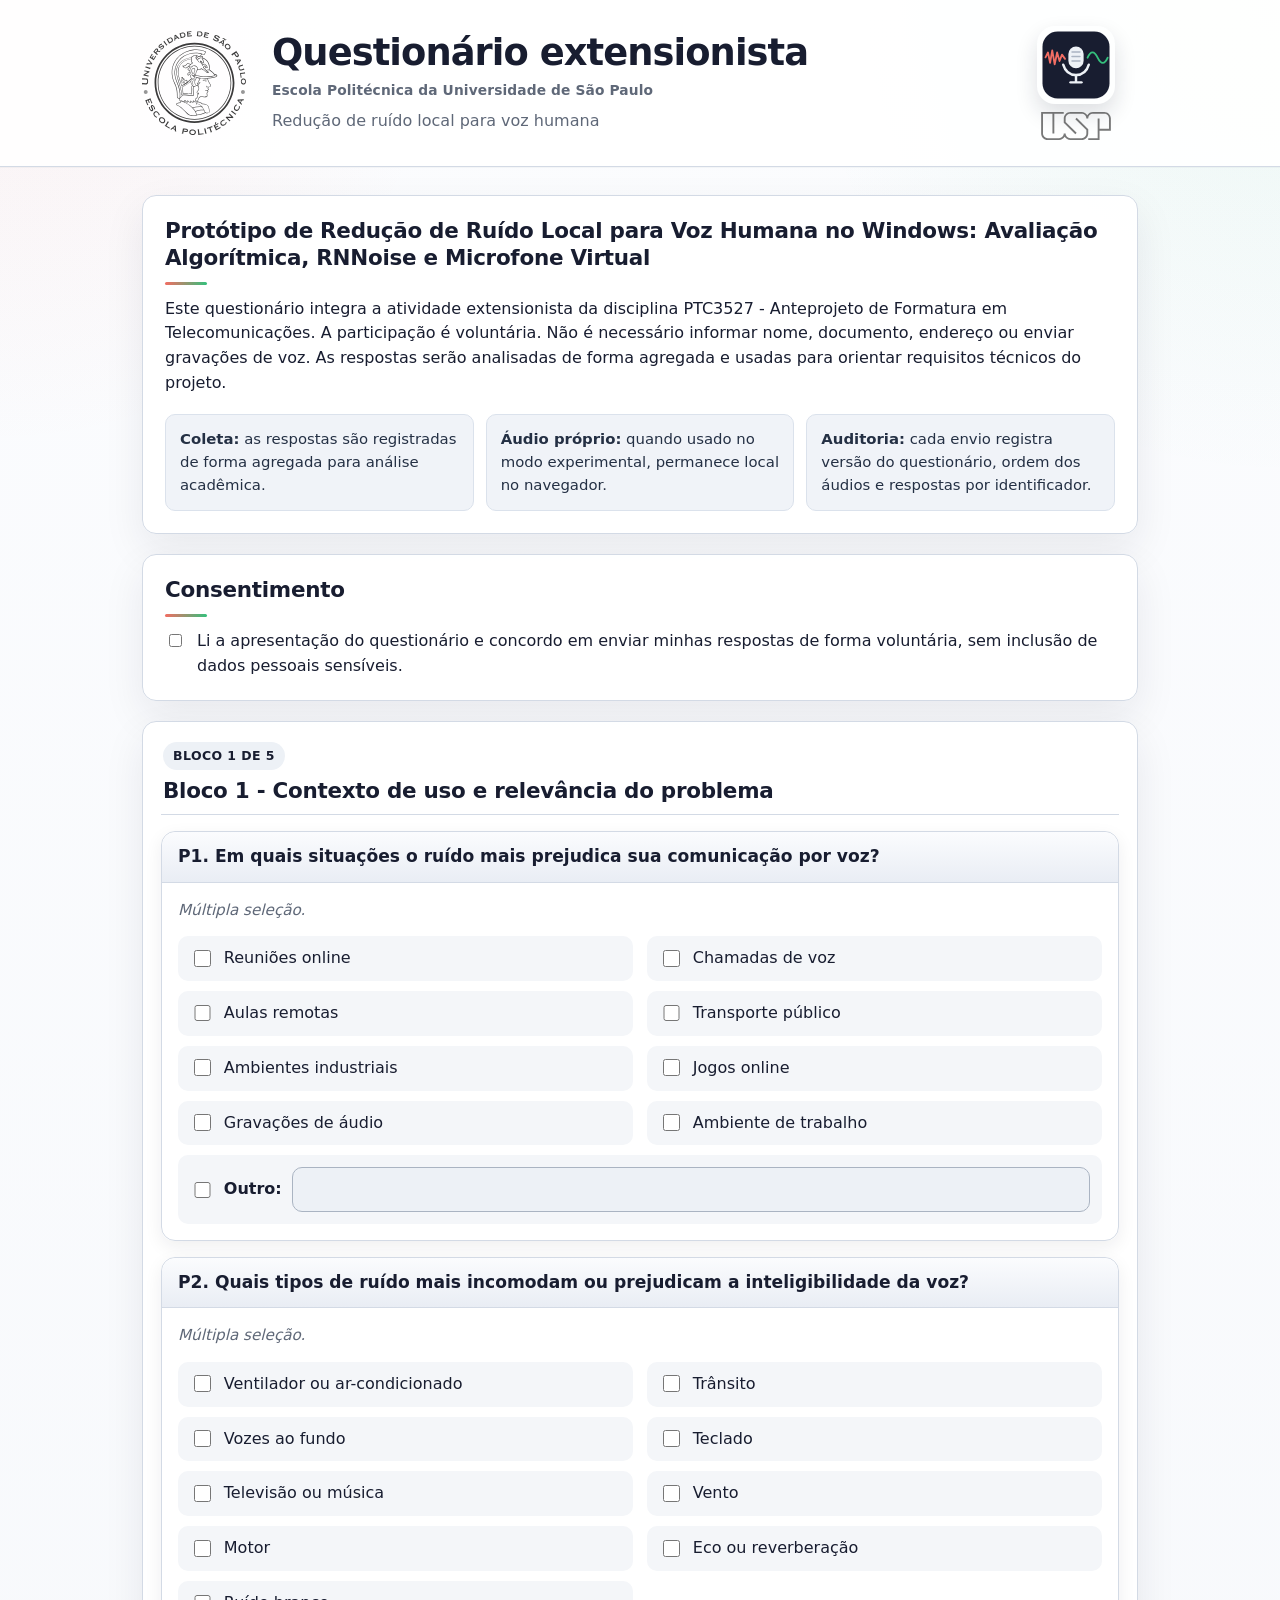
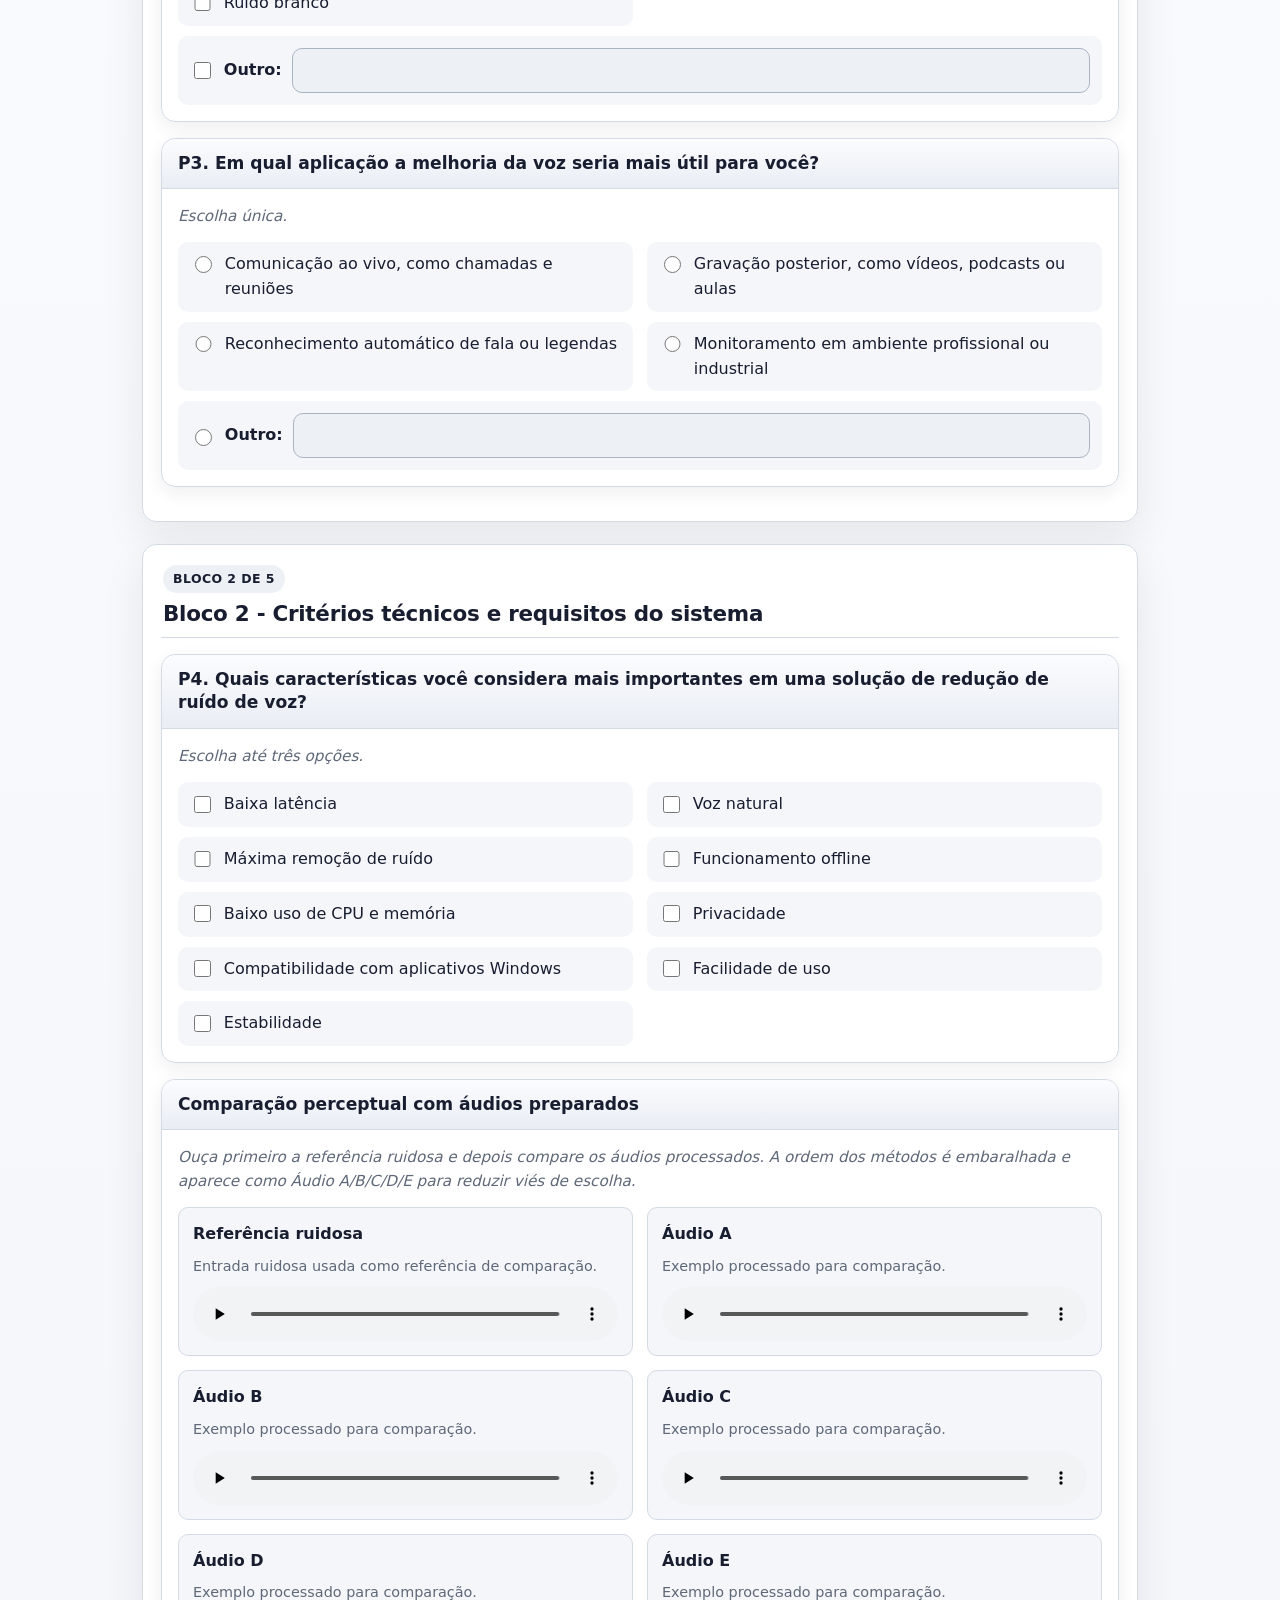
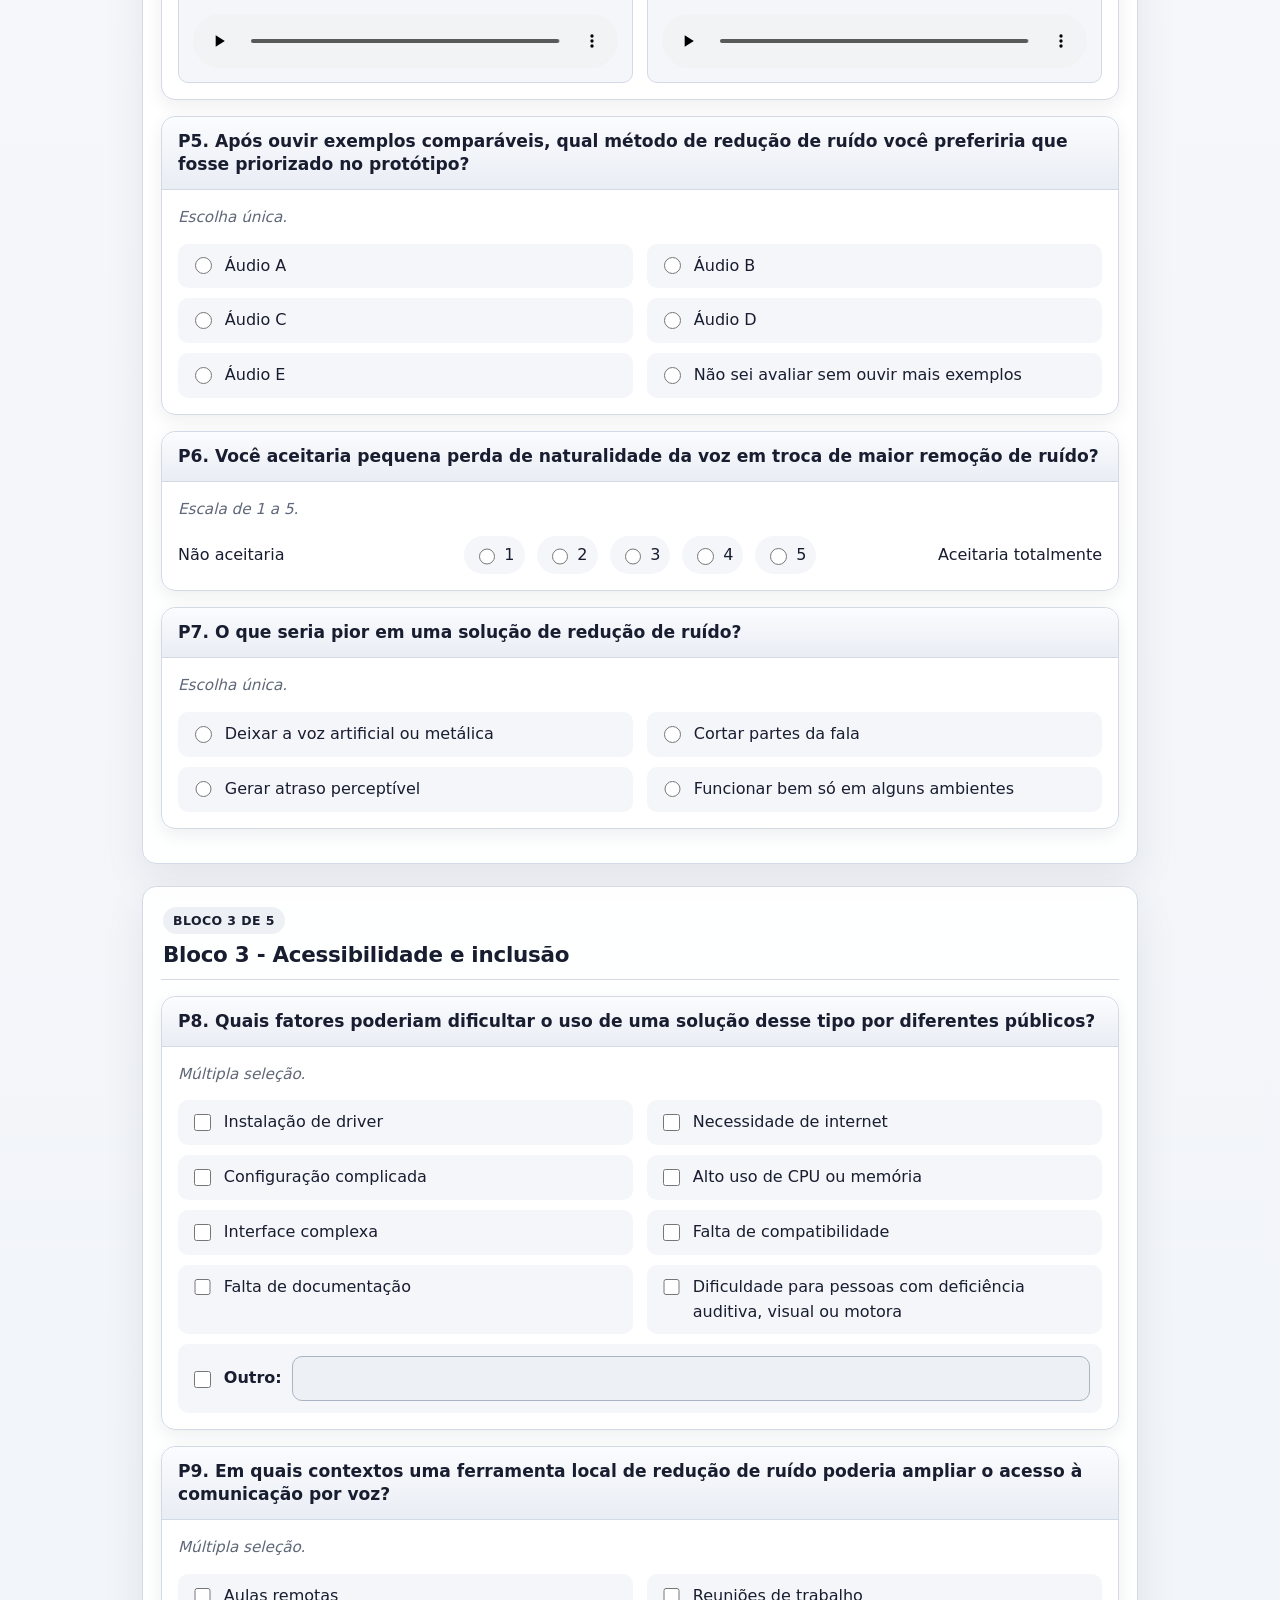
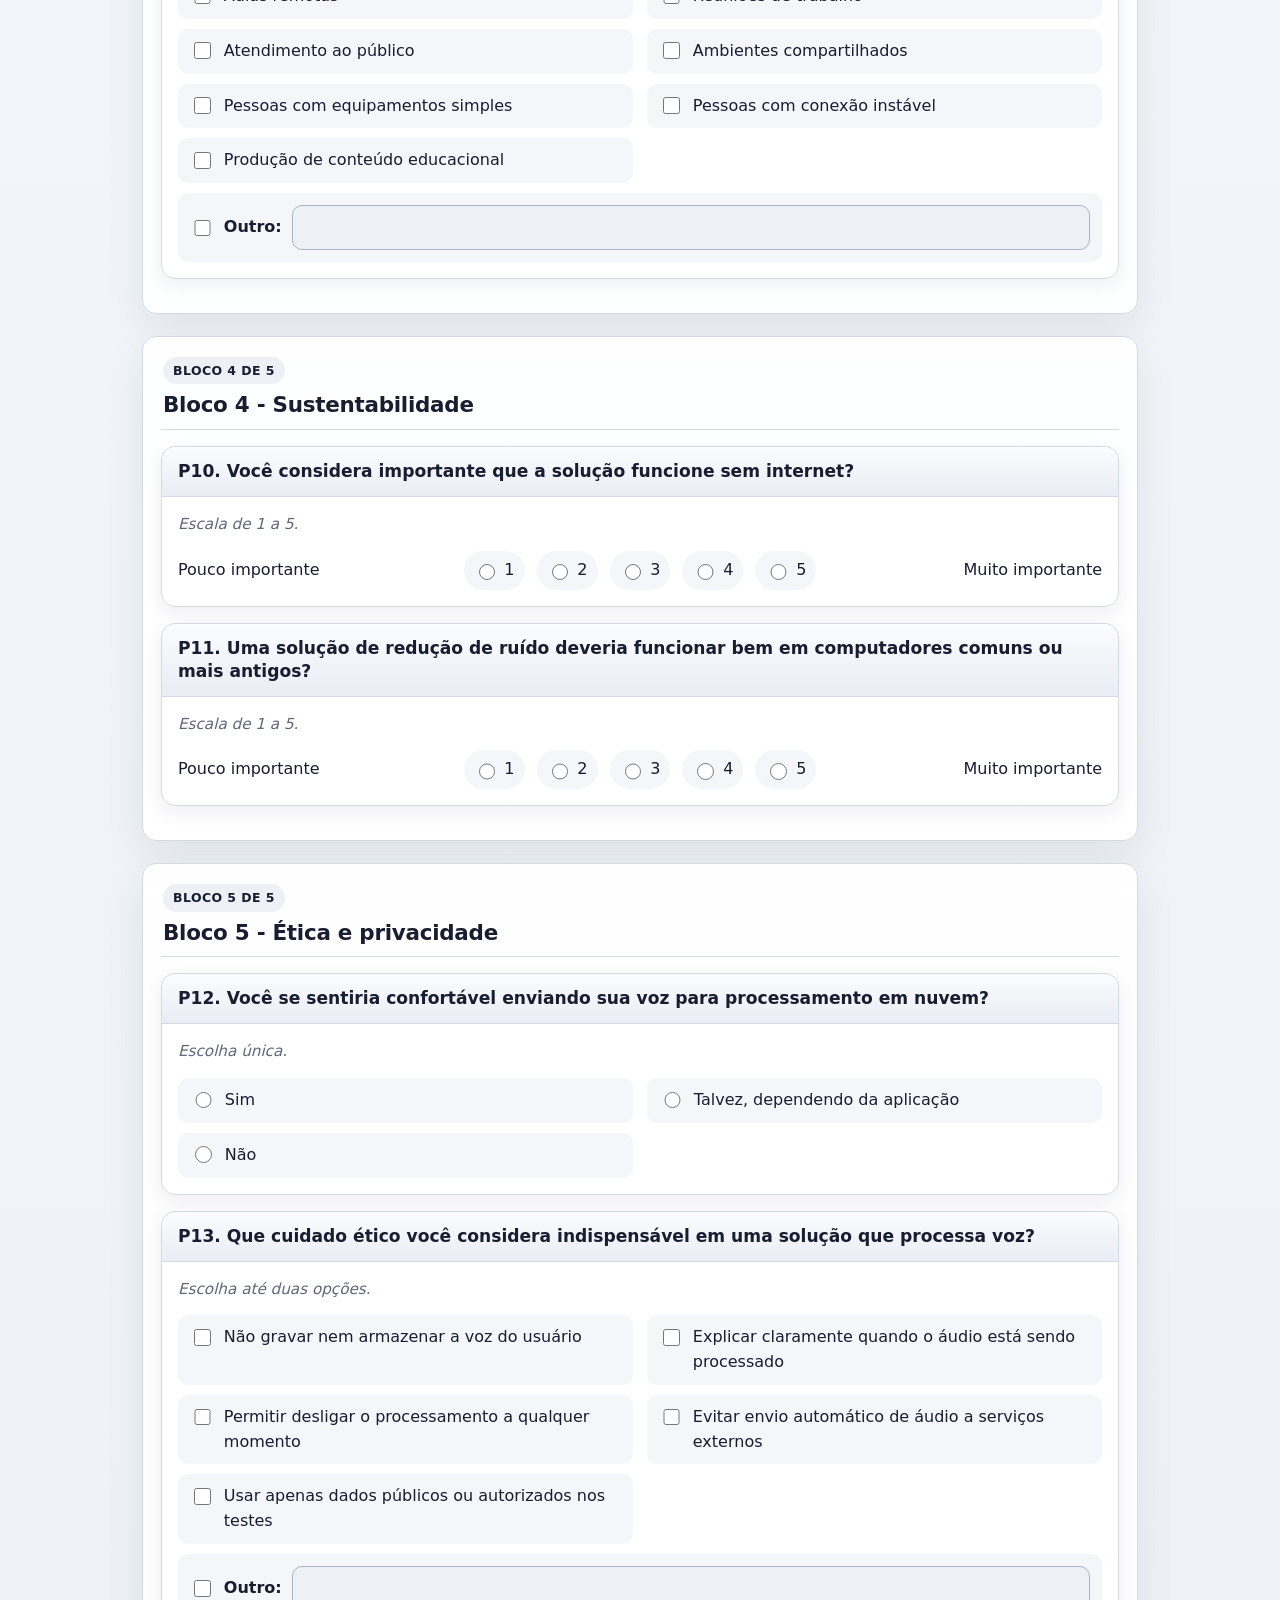
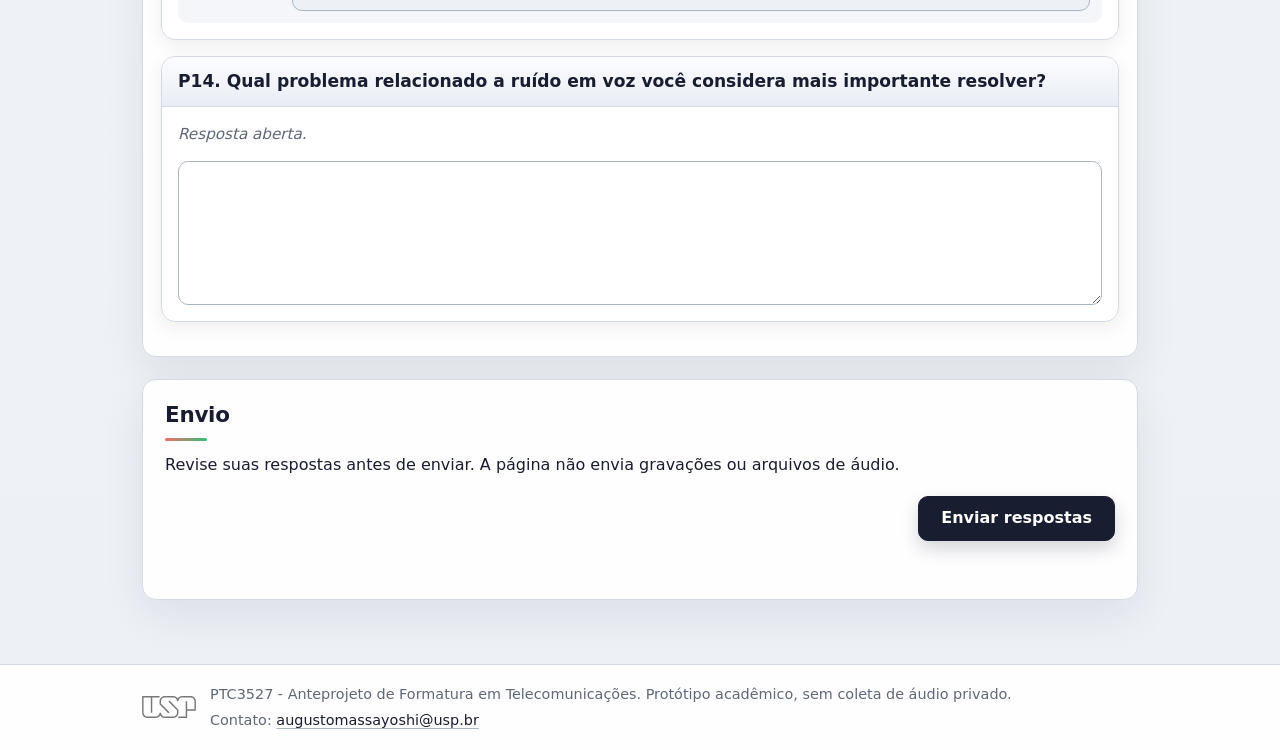
==== docs/questionario/index.html @ b9cb6f31 "docs: publicar questionario extensionista" ====
<!doctype html>
<html lang="pt-BR">
  <head>
    <meta charset="utf-8" />
    <meta name="viewport" content="width=device-width, initial-scale=1" />
    <meta
      name="description"
      content="Questionário extensionista sobre redução de ruído local para voz humana."
    />
    <title>Questionário extensionista - Redução de ruído de voz</title>
    <link rel="icon" href="assets/img/ptc_virtual_mic.svg" />
    <link rel="stylesheet" href="styles.css" />
  </head>
  <body>
    <a class="skip-link" href="#questionnaire-form">Pular para o questionário</a>
    <header class="site-header">
      <div class="header-inner">
        <div class="institution-lockup" aria-label="Identificação institucional">
          <img class="institution-seal institution-seal--poli" src="assets/img/logopoli.svg" alt="Logo da Escola Politécnica da USP" />
          <div class="institution-text-group">
            <h1 id="page-title">Questionário extensionista</h1>
            <p class="eyebrow" id="institution"></p>
            <p class="subtitle" id="page-subtitle"></p>
          </div>
        </div>
        <div class="project-brand" aria-label="Identidade do projeto e da USP">
          <img
            class="project-logo"
            src="assets/img/ptc_virtual_mic.svg"
            alt="Ícone do projeto de microfone virtual"
          />
          <img class="project-usp-logo" src="assets/img/logousp.svg" alt="Logo da USP" />
        </div>
      </div>
    </header>

    <main class="page-shell">
      <section class="intro-panel" aria-labelledby="project-title">
        <h2 id="project-title"></h2>
        <p id="opening-text"></p>
        <div class="notice-grid" aria-label="Informações de privacidade e aplicação">
          <p>
            <strong>Coleta:</strong> as respostas são registradas de forma agregada para análise
            acadêmica.
          </p>
          <p>
            <strong>Áudio próprio:</strong> quando usado no modo experimental, permanece local no
            navegador.
          </p>
          <p>
            <strong>Auditoria:</strong> cada envio registra versão do questionário, ordem dos
            áudios e respostas por identificador.
          </p>
        </div>
      </section>

      <form id="questionnaire-form" novalidate>
        <section class="consent-panel" aria-labelledby="consent-title">
          <h2 id="consent-title">Consentimento</h2>
          <label class="check-row">
            <input id="consent" name="consent" type="checkbox" required />
            <span id="consent-label"></span>
          </label>
          <label class="hidden-field" aria-hidden="true">
            Não preencha este campo
            <input id="website" name="website" tabindex="-1" autocomplete="off" />
          </label>
        </section>

        <div id="form-root"></div>

        <section id="local-experiment" class="local-experiment" hidden></section>

        <section class="submit-panel" aria-labelledby="submit-title">
          <h2 id="submit-title">Envio</h2>
          <p>
            Revise suas respostas antes de enviar. A página não envia gravações ou arquivos de
            áudio.
          </p>
          <div id="validation-summary" class="validation-summary" tabindex="-1" hidden></div>
          <button class="primary-button" type="submit">Enviar respostas</button>
          <p id="submission-status" class="submission-status" role="status"></p>
        </section>
      </form>
    </main>

    <footer class="site-footer">
      <div class="footer-inner">
        <img class="footer-usp-logo" src="assets/img/logousp.svg" alt="Logo da USP" />
        <div>
          <p>
            PTC3527 - Anteprojeto de Formatura em Telecomunicações. Protótipo acadêmico,
            sem coleta de áudio privado.
          </p>
          <p class="footer-contact">Contato: <a href="mailto:augustomassayoshi@usp.br">augustomassayoshi@usp.br</a></p>
        </div>
      </div>
    </footer>

    <script src="questionario.config.js"></script>
    <script src="app.js"></script>
  </body>
</html>
---- docs/questionario/styles.css ----
:root {
  color-scheme: light;
  --background: #edf1f6;
  --background-warm: #fbfcfe;
  --surface: #ffffff;
  --surface-subtle: #f4f6f9;
  --surface-tint: #f0f3f8;
  --surface-strong: #e9edf4;
  --text: #181d30;
  --muted: #5f6878;
  --border: #d3dae5;
  --border-strong: #aab4c2;
  --primary: #181d30;
  --primary-dark: #111625;
  --primary-soft: #edf1f6;
  --accent-warm: #f26d63;
  --accent-green: #34c07c;
  --focus: #2563eb;
  --danger: #a32020;
  --success: #17633a;
  --shadow: 0 16px 42px rgba(24, 29, 48, 0.08);
  --shadow-soft: 0 6px 18px rgba(24, 29, 48, 0.07);
  --radius: 14px;
  --radius-sm: 10px;
  --max-width: 1040px;
}

* {
  box-sizing: border-box;
}

html {
  scroll-behavior: smooth;
}

body {
  min-width: 0;
  margin: 0;
  overflow-x: hidden;
  background:
    radial-gradient(circle at top left, rgba(242, 109, 99, 0.075), transparent 28rem),
    radial-gradient(circle at top right, rgba(52, 192, 124, 0.075), transparent 30rem),
    linear-gradient(180deg, var(--background-warm) 0%, var(--background) 100%);
  color: var(--text);
  font-family: system-ui, -apple-system, BlinkMacSystemFont, "Segoe UI", Arial, sans-serif;
  font-size: 16px;
  line-height: 1.55;
}

button,
input,
textarea {
  max-width: 100%;
  font: inherit;
}

img,
audio {
  max-width: 100%;
}

.skip-link {
  position: absolute;
  left: 16px;
  top: 12px;
  z-index: 10;
  transform: translateY(-160%);
  padding: 8px 12px;
  border-radius: var(--radius-sm);
  background: var(--primary-dark);
  color: #fff;
  text-decoration: none;
  transition: transform 160ms ease;
}

.skip-link:focus {
  transform: translateY(0);
}

.site-header {
  background: rgba(255, 255, 255, 0.94);
  border-bottom: 1px solid var(--border);
  box-shadow: 0 1px 0 rgba(24, 29, 48, 0.03);
}

.header-inner {
  display: grid;
  grid-template-columns: minmax(0, 1fr) 124px;
  gap: 28px;
  align-items: center;
  max-width: var(--max-width);
  margin: 0 auto;
  padding: 26px 22px;
}

.project-brand {
  display: grid;
  justify-items: center;
  gap: 8px;
}

.project-logo {
  width: 78px;
  height: 78px;
  object-fit: contain;
  border-radius: 18px;
  box-shadow: 0 10px 22px rgba(24, 29, 48, 0.14);
}

.project-usp-logo {
  width: auto;
  height: 28px;
  object-fit: contain;
  filter: grayscale(1);
  opacity: 0.58;
}

.institution-lockup {
  display: grid;
  grid-template-columns: 112px minmax(0, 1fr);
  gap: 18px;
  align-items: center;
  min-width: 0;
}

.institution-text-group {
  min-width: 0;
}

.institution-seal {
  display: block;
  width: auto;
  object-fit: contain;
  filter: grayscale(1);
  opacity: 0.76;
}

.institution-seal--usp {
  height: 24px;
  opacity: 0.58;
}

.institution-seal--poli {
  height: 104px;
  opacity: 0.88;
}

.eyebrow {
  margin: 6px 0 0;
  color: var(--muted);
  font-size: 0.86rem;
  font-weight: 600;
  letter-spacing: 0.01em;
  text-transform: none;
}

h1,
h2,
h3,
p {
  overflow-wrap: anywhere;
}

h1 {
  margin: 0;
  font-size: clamp(1.7rem, 3vw, 2.3rem);
  line-height: 1.12;
  letter-spacing: -0.025em;
}

.subtitle {
  margin: 8px 0 0;
  color: var(--muted);
  font-size: 1rem;
}

.page-shell {
  max-width: var(--max-width);
  margin: 0 auto;
  padding: 28px 22px 44px;
}

.intro-panel,
.consent-panel,
.submit-panel,
.local-experiment,
.block-section {
  background: rgba(255, 255, 255, 0.96);
  border: 1px solid var(--border);
  border-radius: var(--radius);
  box-shadow: var(--shadow);
}

.intro-panel,
.consent-panel,
.submit-panel,
.local-experiment {
  padding: 22px;
  margin-bottom: 20px;
}

.intro-panel h2,
.consent-panel h2,
.submit-panel h2,
.local-experiment h2,
.block-heading h2 {
  margin: 0;
  font-size: 1.34rem;
  line-height: 1.25;
  letter-spacing: -0.012em;
}

.intro-panel h2::after,
.consent-panel h2::after,
.submit-panel h2::after,
.local-experiment h2::after {
  content: "";
  display: block;
  width: 42px;
  height: 3px;
  margin-top: 10px;
  border-radius: 999px;
  background: linear-gradient(90deg, var(--accent-warm), var(--accent-green));
}

.intro-panel p,
.submit-panel p,
.local-experiment p {
  margin: 12px 0 0;
}

.notice-grid {
  display: grid;
  grid-template-columns: repeat(3, minmax(0, 1fr));
  gap: 12px;
  margin-top: 18px;
}

.notice-grid p {
  margin: 0;
  padding: 13px 14px;
  background: var(--surface-tint);
  border: 1px solid #dbe2ec;
  border-radius: var(--radius-sm);
  color: #243044;
  font-size: 0.93rem;
}

.check-row {
  display: grid;
  grid-template-columns: auto minmax(0, 1fr);
  gap: 12px;
  align-items: start;
  margin-top: 12px;
}

.check-row input {
  margin-top: 0.35em;
  accent-color: var(--accent-green);
}

.hidden-field {
  position: absolute;
  left: -9999px;
  width: 1px;
  height: 1px;
  overflow: hidden;
  font-size: 0;
}

.block-section {
  padding: 18px;
  margin-bottom: 22px;
}

.block-heading {
  display: grid;
  gap: 8px;
  margin-bottom: 14px;
  padding: 2px 2px 10px;
  border-bottom: 1px solid var(--border);
}

.block-kicker {
  width: fit-content;
  padding: 4px 10px;
  border-radius: 999px;
  background: var(--primary-soft);
  color: var(--text);
  font-size: 0.78rem;
  font-weight: 700;
  letter-spacing: 0.035em;
  text-transform: uppercase;
}

.question-card,
.audio-panel {
  min-width: 0;
  margin: 16px 0;
  border: 1px solid var(--border);
  border-radius: var(--radius);
  overflow: hidden;
  background: var(--surface);
  box-shadow: var(--shadow-soft);
}

.question-card {
  min-inline-size: 0;
  padding: 0;
}

.question-card legend,
.audio-panel h3 {
  display: block;
  width: 100%;
  margin: 0;
  padding: 13px 16px;
  background: linear-gradient(180deg, #fbfcfe 0%, var(--surface-strong) 100%);
  border-bottom: 1px solid var(--border);
  color: var(--text);
  font-weight: 750;
  font-size: 1.07rem;
  line-height: 1.35;
}

.question-card legend {
  float: left;
  border-top-left-radius: var(--radius);
  border-top-right-radius: var(--radius);
}

.question-card legend + .question-body {
  clear: both;
}

.question-body,
.audio-body {
  padding: 16px;
}

.help-text {
  margin: 0 0 14px;
  color: var(--muted);
  font-size: 0.95rem;
  font-style: italic;
}

.option-grid {
  display: grid;
  grid-template-columns: repeat(2, minmax(0, 1fr));
  gap: 10px 14px;
}

.option-row {
  display: grid;
  grid-template-columns: auto minmax(0, 1fr);
  gap: 10px;
  align-items: start;
  min-height: 42px;
  padding: 9px 11px;
  border: 1px solid transparent;
  border-radius: var(--radius-sm);
  background: var(--surface-subtle);
  cursor: pointer;
  transition: background-color 160ms ease, border-color 160ms ease, box-shadow 160ms ease, transform 160ms ease;
}

.option-row:hover {
  border-color: #c7d0dd;
  background: #f8fafc;
}

.option-row:has(input:checked),
.other-row.is-active {
  border-color: #cbd3df;
  background: #f9fafc;
  box-shadow: inset 0 0 0 1px rgba(24, 29, 48, 0.08);
}

.option-row:has(input:focus-visible) {
  outline: 3px solid var(--focus);
  outline-offset: 2px;
}

.option-row input[type="checkbox"],
.option-row input[type="radio"],
.scale-option input[type="radio"] {
  inline-size: 1.05rem;
  block-size: 1.05rem;
  margin-top: 0.23em;
  accent-color: var(--accent-green);
}

.other-row {
  grid-column: 1 / -1;
  grid-template-columns: auto auto minmax(220px, 1fr);
  align-items: center;
  gap: 10px;
  padding: 11px;
}

.other-label {
  font-weight: 650;
}

.text-input,
.textarea-input,
.other-row input[type="text"] {
  width: 100%;
  border: 1px solid var(--border-strong);
  border-radius: var(--radius-sm);
  padding: 9px 11px;
  background: var(--surface);
  color: var(--text);
}

.text-input:disabled,
.other-row input[type="text"]:disabled {
  background: #edf1f6;
  color: #7a8494;
  cursor: not-allowed;
}

.textarea-input {
  display: block;
  width: 100%;
  min-height: 132px;
  resize: vertical;
}

.scale-row {
  display: grid;
  grid-template-columns: minmax(120px, 1fr) auto minmax(120px, 1fr);
  gap: 16px;
  align-items: center;
}

.scale-options {
  display: flex;
  flex-wrap: wrap;
  justify-content: center;
  gap: 9px 12px;
}

.scale-option {
  display: inline-grid;
  grid-template-columns: auto auto;
  gap: 6px;
  align-items: center;
  min-height: 38px;
  padding: 7px 10px;
  border-radius: 999px;
  background: var(--surface-subtle);
  cursor: pointer;
}

.scale-option:has(input:checked) {
  background: var(--primary-soft);
  color: var(--text);
  font-weight: 700;
}

.scale-label-right {
  text-align: right;
}

.audio-list {
  display: grid;
  grid-template-columns: repeat(2, minmax(0, 1fr));
  gap: 14px;
}

.audio-card {
  padding: 14px;
  background: var(--surface-subtle);
  border: 1px solid var(--border);
  border-radius: var(--radius-sm);
}

.audio-card h4 {
  margin: 0 0 8px;
  font-size: 1rem;
}

.audio-card audio {
  display: block;
  width: 100%;
  margin-top: 10px;
}

.audio-placeholder {
  margin: 10px 0 0;
  padding: 10px 11px;
  border: 1px dashed var(--border-strong);
  border-radius: var(--radius-sm);
  color: var(--muted);
  background: #fbfcfe;
  font-size: 0.92rem;
}

.audio-meta {
  margin: 0;
  color: var(--muted);
  font-size: 0.9rem;
}

.visually-hidden {
  position: absolute;
  inline-size: 1px;
  block-size: 1px;
  overflow: hidden;
  clip: rect(0 0 0 0);
  clip-path: inset(50%);
  white-space: nowrap;
}

.local-controls {
  display: grid;
  grid-template-columns: minmax(0, 1fr) auto;
  gap: 14px;
  align-items: stretch;
  margin: 18px 0;
}

.local-control-card {
  display: flex;
  min-width: 0;
  flex-wrap: wrap;
  gap: 10px;
  align-items: center;
  padding: 12px;
  border: 1px solid var(--border);
  border-radius: var(--radius-sm);
  background: var(--surface-subtle);
}

.local-control-card--action {
  justify-content: flex-end;
  background: transparent;
  border-color: transparent;
  padding-right: 0;
}

.file-upload-button {
  min-height: 44px;
  border-radius: var(--radius-sm);
  border: 1px solid var(--border-strong);
  padding: 9px 16px;
  background: var(--surface);
  color: var(--text);
  cursor: pointer;
  font-weight: 750;
  transition: background-color 160ms ease, border-color 160ms ease, box-shadow 160ms ease, transform 160ms ease;
}

.file-name {
  min-width: 0;
  color: var(--muted);
  font-size: 0.92rem;
  overflow-wrap: anywhere;
}

#local-audio-file:focus-visible + .file-upload-button {
  outline: 3px solid var(--focus);
  outline-offset: 2px;
}

.secondary-button,
.primary-button {
  min-height: 44px;
  border-radius: var(--radius-sm);
  border: 1px solid var(--border-strong);
  padding: 9px 16px;
  cursor: pointer;
  font-weight: 700;
  transition: background-color 160ms ease, border-color 160ms ease, box-shadow 160ms ease, transform 160ms ease;
}

.primary-button {
  background: var(--primary);
  color: #fff;
  border-color: var(--primary);
  box-shadow: 0 8px 18px rgba(24, 29, 48, 0.18);
}

.secondary-button {
  background: var(--surface);
  color: var(--text);
}

.primary-button:hover,
.secondary-button:hover,
.file-upload-button:hover {
  transform: translateY(-2px);
  box-shadow: 0 12px 24px rgba(24, 29, 48, 0.14);
}

.primary-button:active,
.secondary-button:active,
.file-upload-button:active {
  transform: translateY(0) scale(0.99);
  box-shadow: 0 6px 14px rgba(24, 29, 48, 0.10);
}

.primary-button:disabled,
.secondary-button:disabled {
  cursor: not-allowed;
  opacity: 0.62;
  transform: none;
  box-shadow: none;
}

#record-button {
  min-width: 210px;
}

.submit-panel .primary-button {
  display: block;
  width: fit-content;
  margin: 18px 0 0 auto;
  padding-inline: 22px;
}

.status-line {
  color: var(--muted);
  font-size: 0.92rem;
}

.validation-summary {
  margin: 14px 0;
  padding: 13px 14px;
  border: 1px solid var(--danger);
  border-radius: var(--radius-sm);
  color: var(--danger);
  background: #fff5f5;
}

.validation-summary ul {
  margin: 8px 0 0;
  padding-left: 20px;
}

.validation-summary a {
  color: inherit;
}

.submission-status {
  min-height: 1.5em;
  color: var(--muted);
}

.submission-status.success {
  color: var(--success);
  font-weight: 700;
}

.submission-status.error {
  color: var(--danger);
  font-weight: 700;
}

.site-footer {
  border-top: 1px solid var(--border);
  background: rgba(255, 255, 255, 0.92);
  color: var(--muted);
}

.footer-inner {
  display: grid;
  grid-template-columns: 54px minmax(0, 1fr);
  gap: 14px;
  align-items: center;
  max-width: var(--max-width);
  margin: 0 auto;
  padding: 18px 22px;
}

.footer-usp-logo {
  width: auto;
  height: 42px;
  object-fit: contain;
  filter: grayscale(1);
  opacity: 0.58;
}

.site-footer p {
  margin: 0;
  font-size: 0.9rem;
}

.footer-contact {
  margin-top: 4px !important;
}

.footer-contact a {
  color: var(--text);
  text-decoration-color: var(--border-strong);
  text-underline-offset: 3px;
}

.footer-contact a:hover {
  text-decoration-color: var(--text);
}

:focus-visible {
  outline: 3px solid var(--focus);
  outline-offset: 2px;
}

@media (prefers-reduced-motion: reduce) {
  *,
  *::before,
  *::after {
    scroll-behavior: auto !important;
    transition-duration: 0.01ms !important;
    animation-duration: 0.01ms !important;
    animation-iteration-count: 1 !important;
  }
}

@media (max-width: 760px) {
  .header-inner {
    grid-template-columns: minmax(0, 1fr) 76px;
    gap: 14px;
    padding: 20px 16px;
  }

  .project-logo {
    width: 58px;
    height: 58px;
    border-radius: 15px;
  }

  .project-usp-logo {
    height: 22px;
  }

  .institution-lockup {
    grid-template-columns: 66px minmax(0, 1fr);
    gap: 10px;
  }

  .institution-seal--usp {
    height: 20px;
  }

  .institution-seal--poli {
    height: 62px;
  }

  h1 {
    font-size: 1.62rem;
  }

  .page-shell {
    padding: 18px 12px 34px;
  }

  .intro-panel,
  .consent-panel,
  .submit-panel,
  .local-experiment,
  .block-section {
    padding: 16px;
  }

  .notice-grid,
  .option-grid,
  .audio-list {
    grid-template-columns: 1fr;
  }

  .question-body,
  .audio-body {
    padding: 14px;
  }

  .question-card legend,
  .audio-panel h3 {
    padding: 12px 13px;
  }

  .local-controls {
    grid-template-columns: 1fr;
  }

  .local-control-card,
  .local-control-card--action {
    padding: 12px;
    justify-content: stretch;
  }

  .file-upload-button,
  #record-button,
  .submit-panel .primary-button {
    width: 100%;
    text-align: center;
  }

  .other-row {
    grid-template-columns: auto minmax(0, 1fr);
  }

  .other-row input[type="text"] {
    grid-column: 1 / -1;
  }

  .scale-row {
    grid-template-columns: 1fr;
    gap: 9px;
  }

  .scale-options {
    justify-content: flex-start;
  }

  .scale-label-right {
    text-align: left;
  }

  .primary-button {
    width: 100%;
  }
}

@media (max-width: 430px) {
  .header-inner {
    grid-template-columns: minmax(0, 1fr) 64px;
    gap: 10px;
  }

  .project-brand {
    justify-items: end;
    gap: 6px;
  }

  .project-logo {
    width: 50px;
    height: 50px;
    border-radius: 14px;
  }

  .project-usp-logo {
    height: 18px;
  }

  .institution-lockup {
    grid-template-columns: 46px minmax(0, 1fr);
    gap: 9px;
  }

  .institution-seal--poli {
    height: 44px;
  }

  .eyebrow {
    font-size: 0.72rem;
  }

  .footer-inner {
    grid-template-columns: 42px minmax(0, 1fr);
    gap: 10px;
    padding: 16px 14px;
  }

  .footer-usp-logo {
    height: 34px;
  }

  .page-shell {
    padding-inline: 10px;
  }

  .intro-panel,
  .consent-panel,
  .submit-panel,
  .local-experiment,
  .block-section {
    padding: 14px;
    border-radius: 12px;
  }

  .question-card,
  .audio-panel {
    border-radius: 12px;
  }

  .option-row {
    padding: 9px;
  }
}
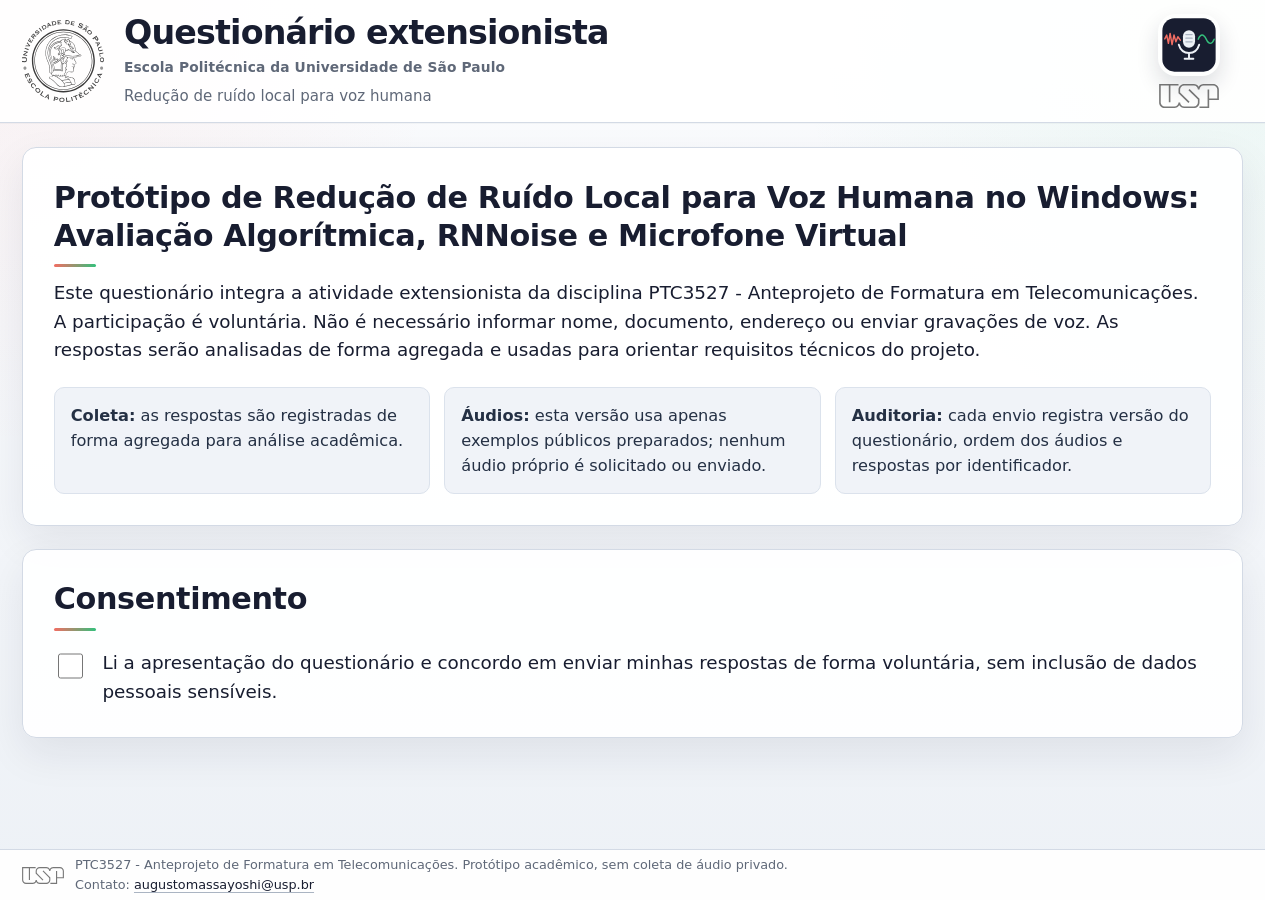
==== commit 20997516: "Amplia a escala do questionário e uniformiza as alternativas - Modo de perguntas com área fixa ao vi" ====
--- a/docs/questionario/index.html
+++ b/docs/questionario/index.html
@@ -44,8 +44,8 @@
             acadêmica.
           </p>
           <p>
-            <strong>Áudio próprio:</strong> quando usado no modo experimental, permanece local no
-            navegador.
+            <strong>Áudios:</strong> esta versão usa apenas exemplos públicos preparados; nenhum
+            áudio próprio é solicitado ou enviado.
           </p>
           <p>
             <strong>Auditoria:</strong> cada envio registra versão do questionário, ordem dos
--- a/docs/questionario/styles.css
+++ b/docs/questionario/styles.css
@@ -22,7 +22,12 @@
   --shadow-soft: 0 6px 18px rgba(24, 29, 48, 0.07);
   --radius: 14px;
   --radius-sm: 10px;
-  --max-width: 1040px;
+  --max-width: 1640px;
+  /* Escala mestra do modo questionario: governada pela ALTURA (sem scroll),
+     com teto por largura. Reproduz o efeito de "zoom" do navegador por padrao. */
+  --ui-scale: clamp(1.05rem, min(2.4vh, 1.4vw), 1.55rem);
+  /* Gap constante entre o bloco da pergunta e a navegacao, em todas as etapas. */
+  --wizard-gap: 0.85rem;
 }
 
 * {
@@ -31,10 +36,18 @@
 
 html {
   scroll-behavior: smooth;
+  /* Reserva a calha da barra de rolagem em todas as telas para que a largura
+     (e o footer centralizado) fique idêntica entre a tela de consentimento,
+     que rola, e as telas de perguntas, que usam overflow: hidden. */
+  scrollbar-gutter: stable;
 }
 
 body {
+  display: flex;
+  flex-direction: column;
   min-width: 0;
+  min-height: 100vh;
+  min-height: 100dvh;
   margin: 0;
   overflow-x: hidden;
   background:
@@ -43,8 +56,61 @@
     linear-gradient(180deg, var(--background-warm) 0%, var(--background) 100%);
   color: var(--text);
   font-family: system-ui, -apple-system, BlinkMacSystemFont, "Segoe UI", Arial, sans-serif;
-  font-size: 16px;
+  font-size: 17px;
   line-height: 1.55;
+}
+
+body.questionnaire-active {
+  display: grid;
+  grid-template-rows: auto 1fr auto;
+  height: 100vh;
+  height: 100dvh;
+  overflow: hidden;
+  font-size: var(--ui-scale);
+}
+
+/* Tela inicial (apresentacao + consentimento): abre com escala ampliada,
+   proxima ao efeito de "zoom", sem depender do zoom do navegador.
+   Como esta tela pode rolar, a escala aqui e generosa. */
+body:not(.questionnaire-active) {
+  font-size: clamp(18px, 1.2vw, 22px);
+}
+
+body:not(.questionnaire-active) .intro-panel,
+body:not(.questionnaire-active) .consent-panel {
+  padding: clamp(26px, 2.4vw, 40px);
+  margin-bottom: clamp(22px, 1.8vw, 30px);
+}
+
+body:not(.questionnaire-active) .intro-panel h2,
+body:not(.questionnaire-active) .consent-panel h2 {
+  font-size: 1.68em;
+}
+
+body:not(.questionnaire-active) .intro-panel p,
+body:not(.questionnaire-active) .consent-panel .check-row {
+  font-size: 1.02em;
+}
+
+body:not(.questionnaire-active) .notice-grid {
+  gap: 14px;
+  margin-top: 22px;
+}
+
+body:not(.questionnaire-active) .notice-grid p {
+  padding: 15px 16px;
+  font-size: 0.9em;
+}
+
+body:not(.questionnaire-active) .check-row {
+  gap: 16px;
+  margin-top: 18px;
+}
+
+body:not(.questionnaire-active) .check-row input {
+  inline-size: 1.4em;
+  block-size: 1.4em;
+  margin-top: 0.2em;
 }
 
 button,
@@ -78,6 +144,7 @@
 }
 
 .site-header {
+  flex: 0 0 auto;
   background: rgba(255, 255, 255, 0.94);
   border-bottom: 1px solid var(--border);
   box-shadow: 0 1px 0 rgba(24, 29, 48, 0.03);
@@ -85,12 +152,12 @@
 
 .header-inner {
   display: grid;
-  grid-template-columns: minmax(0, 1fr) 124px;
-  gap: 28px;
+  grid-template-columns: minmax(0, 1fr) 108px;
+  gap: 22px;
   align-items: center;
   max-width: var(--max-width);
   margin: 0 auto;
-  padding: 26px 22px;
+  padding: 14px 22px;
 }
 
 .project-brand {
@@ -100,8 +167,8 @@
 }
 
 .project-logo {
-  width: 78px;
-  height: 78px;
+  width: 62px;
+  height: 62px;
   object-fit: contain;
   border-radius: 18px;
   box-shadow: 0 10px 22px rgba(24, 29, 48, 0.14);
@@ -109,7 +176,7 @@
 
 .project-usp-logo {
   width: auto;
-  height: 28px;
+  height: 24px;
   object-fit: contain;
   filter: grayscale(1);
   opacity: 0.58;
@@ -117,8 +184,8 @@
 
 .institution-lockup {
   display: grid;
-  grid-template-columns: 112px minmax(0, 1fr);
-  gap: 18px;
+  grid-template-columns: 86px minmax(0, 1fr);
+  gap: 16px;
   align-items: center;
   min-width: 0;
 }
@@ -141,7 +208,7 @@
 }
 
 .institution-seal--poli {
-  height: 104px;
+  height: 82px;
   opacity: 0.88;
 }
 
@@ -163,21 +230,23 @@
 
 h1 {
   margin: 0;
-  font-size: clamp(1.7rem, 3vw, 2.3rem);
+  font-size: clamp(1.62rem, 2.6vw, 2.08rem);
   line-height: 1.12;
   letter-spacing: -0.025em;
 }
 
 .subtitle {
-  margin: 8px 0 0;
+  margin: 6px 0 0;
   color: var(--muted);
-  font-size: 1rem;
+  font-size: 0.94rem;
 }
 
 .page-shell {
+  flex: 1 1 auto;
+  width: 100%;
   max-width: var(--max-width);
   margin: 0 auto;
-  padding: 28px 22px 44px;
+  padding: 24px 22px 40px;
 }
 
 .intro-panel,
@@ -195,8 +264,8 @@
 .consent-panel,
 .submit-panel,
 .local-experiment {
-  padding: 22px;
-  margin-bottom: 20px;
+  padding: 28px;
+  margin-bottom: 24px;
 }
 
 .intro-panel h2,
@@ -205,7 +274,7 @@
 .local-experiment h2,
 .block-heading h2 {
   margin: 0;
-  font-size: 1.34rem;
+  font-size: 1.48rem;
   line-height: 1.25;
   letter-spacing: -0.012em;
 }
@@ -293,6 +362,186 @@
   text-transform: uppercase;
 }
 
+.wizard-shell {
+  display: grid;
+  gap: 16px;
+  max-width: 1460px;
+  margin: 0 auto 22px;
+}
+
+.wizard-shell[hidden] {
+  display: none !important;
+}
+
+.wizard-viewport {
+  min-width: 0;
+}
+
+.wizard-step[hidden] {
+  display: none !important;
+}
+
+.wizard-step {
+  min-height: min(620px, calc(100vh - 190px));
+  display: grid;
+  align-content: center;
+  min-width: 0;
+}
+
+.wizard-step-context {
+  display: grid;
+  gap: 8px;
+  margin-bottom: 12px;
+  padding: 0 2px 12px;
+  border-bottom: 1px solid var(--border);
+}
+
+.wizard-step-context h2 {
+  margin: 0;
+  font-size: 1.28rem;
+  line-height: 1.25;
+  letter-spacing: -0.012em;
+}
+
+.wizard-step-context p {
+  margin: 0;
+  color: var(--muted);
+}
+
+.wizard-question-count {
+  width: fit-content;
+  color: var(--muted);
+  font-size: 0.91rem;
+  font-weight: 650;
+}
+
+.wizard-nav {
+  position: sticky;
+  bottom: 14px;
+  z-index: 4;
+  display: grid;
+  grid-template-columns: minmax(0, 1fr) auto minmax(0, 1fr);
+  gap: 12px;
+  align-items: center;
+  padding: 12px;
+  border: 1px solid var(--border);
+  border-radius: var(--radius);
+  background: rgba(255, 255, 255, 0.95);
+  box-shadow: var(--shadow-soft);
+  backdrop-filter: blur(10px);
+}
+
+.wizard-progress {
+  grid-column: 1 / -1;
+  height: 6px;
+  overflow: hidden;
+  border-radius: 999px;
+  background: var(--surface-strong);
+}
+
+.wizard-progress-bar {
+  display: block;
+  width: 0;
+  height: 100%;
+  border-radius: inherit;
+  background: linear-gradient(90deg, var(--accent-warm), var(--accent-green));
+  transition: width 220ms ease;
+}
+
+.wizard-position {
+  color: var(--muted);
+  font-size: 0.92rem;
+  font-weight: 650;
+  text-align: center;
+  white-space: nowrap;
+}
+
+.wizard-button {
+  display: inline-flex;
+  align-items: center;
+  justify-content: center;
+  gap: 9px;
+  min-height: 48px;
+  border-radius: var(--radius-sm);
+  border: 1px solid var(--border-strong);
+  padding: 10px 18px;
+  cursor: pointer;
+  font-weight: 750;
+  transition: background-color 160ms ease, border-color 160ms ease, box-shadow 160ms ease, color 160ms ease;
+}
+
+.wizard-button-icon {
+  flex: 0 0 auto;
+  transition: transform 160ms ease;
+}
+
+.wizard-button-label {
+  line-height: 1;
+}
+
+.wizard-button--secondary {
+  justify-self: start;
+  background: var(--surface);
+  color: var(--text);
+}
+
+.wizard-button--primary {
+  justify-self: end;
+  background: #6f7480;
+  color: #fff;
+  border-color: #6f7480;
+}
+
+.wizard-button--primary.is-ready {
+  background: var(--primary);
+  border-color: var(--primary);
+  box-shadow: 0 8px 18px rgba(24, 29, 48, 0.16);
+}
+
+.wizard-button:hover:not(:disabled) {
+  border-color: var(--primary);
+  box-shadow: 0 6px 16px rgba(24, 29, 48, 0.12);
+}
+
+.wizard-button--primary:hover:not(:disabled) .wizard-button-icon {
+  transform: translateX(2px);
+}
+
+.wizard-button--secondary:hover:not(:disabled) .wizard-button-icon {
+  transform: translateX(-2px);
+}
+
+.wizard-button:active:not(:disabled) {
+  box-shadow: 0 2px 8px rgba(24, 29, 48, 0.10);
+}
+
+.wizard-button:focus-visible {
+  outline: 3px solid var(--focus);
+  outline-offset: 3px;
+}
+
+.wizard-button:disabled {
+  cursor: not-allowed;
+  opacity: 0.55;
+  transform: none;
+  box-shadow: none;
+}
+
+.wizard-button--submit.is-ready {
+  background: var(--success);
+  border-color: var(--success);
+}
+
+.wizard-feedback {
+  max-width: 1460px;
+  margin: -4px auto 18px;
+  padding: 12px 14px;
+  border: 1px solid var(--border);
+  border-radius: var(--radius-sm);
+  background: rgba(255, 255, 255, 0.96);
+  box-shadow: var(--shadow-soft);
+}
+
 .question-card,
 .audio-panel {
   min-width: 0;
@@ -314,12 +563,12 @@
   display: block;
   width: 100%;
   margin: 0;
-  padding: 13px 16px;
+  padding: 14px 18px;
   background: linear-gradient(180deg, #fbfcfe 0%, var(--surface-strong) 100%);
   border-bottom: 1px solid var(--border);
   color: var(--text);
   font-weight: 750;
-  font-size: 1.07rem;
+  font-size: 1.14rem;
   line-height: 1.35;
 }
 
@@ -335,7 +584,7 @@
 
 .question-body,
 .audio-body {
-  padding: 16px;
+  padding: 18px;
 }
 
 .help-text {
@@ -354,10 +603,10 @@
 .option-row {
   display: grid;
   grid-template-columns: auto minmax(0, 1fr);
-  gap: 10px;
+  gap: 12px;
   align-items: start;
-  min-height: 42px;
-  padding: 9px 11px;
+  min-height: 48px;
+  padding: 11px 13px;
   border: 1px solid transparent;
   border-radius: var(--radius-sm);
   background: var(--surface-subtle);
@@ -385,8 +634,8 @@
 .option-row input[type="checkbox"],
 .option-row input[type="radio"],
 .scale-option input[type="radio"] {
-  inline-size: 1.05rem;
-  block-size: 1.05rem;
+  inline-size: 1.16rem;
+  block-size: 1.16rem;
   margin-top: 0.23em;
   accent-color: var(--accent-green);
 }
@@ -409,7 +658,7 @@
   width: 100%;
   border: 1px solid var(--border-strong);
   border-radius: var(--radius-sm);
-  padding: 9px 11px;
+  padding: 11px 13px;
   background: var(--surface);
   color: var(--text);
 }
@@ -449,15 +698,29 @@
   align-items: center;
   min-height: 38px;
   padding: 7px 10px;
+  border: 1px solid transparent;
   border-radius: 999px;
   background: var(--surface-subtle);
   cursor: pointer;
+  transition: background-color 160ms ease, border-color 160ms ease, box-shadow 160ms ease, transform 160ms ease;
+}
+
+.scale-option:hover {
+  border-color: #c7d0dd;
+  background: #f8fafc;
 }
 
 .scale-option:has(input:checked) {
+  border-color: #cbd3df;
   background: var(--primary-soft);
   color: var(--text);
   font-weight: 700;
+  box-shadow: inset 0 0 0 1px rgba(24, 29, 48, 0.08);
+}
+
+.scale-option:has(input:focus-visible) {
+  outline: 3px solid var(--focus);
+  outline-offset: 2px;
 }
 
 .scale-label-right {
@@ -466,8 +729,17 @@
 
 .audio-list {
   display: grid;
-  grid-template-columns: repeat(2, minmax(0, 1fr));
+  grid-template-columns: repeat(4, minmax(0, 1fr));
   gap: 14px;
+  align-items: start;
+}
+
+.audio-list .audio-card {
+  grid-column: span 2;
+}
+
+.audio-list .audio-card[data-audio-id="noisy_reference"] {
+  grid-column: 2 / span 2;
 }
 
 .audio-card {
@@ -645,8 +917,21 @@
 }
 
 .submission-status {
+  display: inline-flex;
+  align-items: center;
+  gap: 10px;
   min-height: 1.5em;
   color: var(--muted);
+}
+
+.submission-status.pending::before {
+  width: 0.95em;
+  height: 0.95em;
+  border: 2px solid #cbd3df;
+  border-top-color: var(--primary);
+  border-radius: 50%;
+  content: "";
+  animation: submission-spin 800ms linear infinite;
 }
 
 .submission-status.success {
@@ -654,12 +939,120 @@
   font-weight: 700;
 }
 
+.submission-status.success::before {
+  flex: 0 0 auto;
+  width: 1.65em;
+  height: 1.65em;
+  border-radius: 50%;
+  background:
+    var(--success)
+    url("data:image/svg+xml,%3Csvg xmlns='http://www.w3.org/2000/svg' viewBox='0 0 24 24' fill='none' stroke='white' stroke-width='3' stroke-linecap='round' stroke-linejoin='round'%3E%3Cpath d='M20 6 9 17l-5-5'/%3E%3C/svg%3E")
+    center / 62% 62% no-repeat;
+  content: "";
+  box-shadow: 0 6px 14px rgba(23, 99, 58, 0.22);
+  animation: submission-confirm 360ms ease-out both;
+}
+
 .submission-status.error {
   color: var(--danger);
   font-weight: 700;
 }
 
+@keyframes submission-spin {
+  to {
+    transform: rotate(360deg);
+  }
+}
+
+@keyframes submission-confirm {
+  0% {
+    opacity: 0;
+    transform: scale(0.6);
+  }
+
+  70% {
+    transform: scale(1.08);
+  }
+
+  100% {
+    opacity: 1;
+    transform: scale(1);
+  }
+}
+
+@keyframes wizard-step-enter-forward {
+  from {
+    opacity: 0;
+    transform: translateX(54px) scale(0.985);
+  }
+
+  to {
+    opacity: 1;
+    transform: translateX(0) scale(1);
+  }
+}
+
+@keyframes wizard-step-exit-forward {
+  from {
+    opacity: 1;
+    transform: translateX(0) scale(1);
+  }
+
+  to {
+    opacity: 0;
+    transform: translateX(-34px) scale(0.985);
+  }
+}
+
+@keyframes wizard-step-enter-backward {
+  from {
+    opacity: 0;
+    transform: translateX(-54px) scale(0.985);
+  }
+
+  to {
+    opacity: 1;
+    transform: translateX(0) scale(1);
+  }
+}
+
+@keyframes wizard-step-exit-backward {
+  from {
+    opacity: 1;
+    transform: translateX(0) scale(1);
+  }
+
+  to {
+    opacity: 0;
+    transform: translateX(34px) scale(0.985);
+  }
+}
+
+@keyframes feedback-overlay-fade {
+  from {
+    opacity: 0;
+  }
+
+  to {
+    opacity: 1;
+  }
+}
+
+@keyframes feedback-card-pop {
+  from {
+    opacity: 0;
+    transform: translateY(14px) scale(0.98);
+  }
+
+  to {
+    opacity: 1;
+    transform: translateY(0) scale(1);
+  }
+}
+
 .site-footer {
+  flex: 0 0 auto;
+  margin-top: auto;
   border-top: 1px solid var(--border);
   background: rgba(255, 255, 255, 0.92);
   color: var(--muted);
@@ -667,17 +1060,17 @@
 
 .footer-inner {
   display: grid;
-  grid-template-columns: 54px minmax(0, 1fr);
-  gap: 14px;
+  grid-template-columns: 42px minmax(0, 1fr);
+  gap: 11px;
   align-items: center;
   max-width: var(--max-width);
   margin: 0 auto;
-  padding: 18px 22px;
+  padding: 7px 22px;
 }
 
 .footer-usp-logo {
   width: auto;
-  height: 42px;
+  height: 30px;
   object-fit: contain;
   filter: grayscale(1);
   opacity: 0.58;
@@ -685,7 +1078,8 @@
 
 .site-footer p {
   margin: 0;
-  font-size: 0.9rem;
+  font-size: 0.8rem;
+  line-height: 1.25;
 }
 
 .footer-contact {
@@ -700,6 +1094,355 @@
 
 .footer-contact a:hover {
   text-decoration-color: var(--text);
+}
+
+.questionnaire-active .header-inner {
+  grid-template-columns: minmax(0, 1fr) 108px;
+  gap: 22px;
+  padding: 14px 22px;
+}
+
+.questionnaire-active .institution-lockup {
+  grid-template-columns: 86px minmax(0, 1fr);
+  gap: 16px;
+}
+
+.questionnaire-active .institution-seal--poli {
+  height: 82px;
+}
+
+.questionnaire-active .project-brand {
+  gap: 8px;
+}
+
+.questionnaire-active .project-logo {
+  width: 62px;
+  height: 62px;
+  border-radius: 18px;
+  box-shadow: 0 10px 22px rgba(24, 29, 48, 0.14);
+}
+
+.questionnaire-active .project-usp-logo {
+  height: 24px;
+}
+
+.questionnaire-active h1 {
+  font-size: clamp(1.62rem, 2.6vw, 2.08rem);
+}
+
+.questionnaire-active .eyebrow {
+  margin-top: 6px;
+  font-size: 0.86rem;
+}
+
+.questionnaire-active .subtitle {
+  margin-top: 6px;
+  font-size: 0.94rem;
+}
+
+.questionnaire-active .page-shell {
+  display: flex;
+  flex-direction: column;
+  min-height: 0;
+  overflow: hidden;
+  padding: 10px 22px 8px;
+}
+
+.questionnaire-active .intro-panel,
+.questionnaire-active .consent-panel {
+  display: none;
+}
+
+.questionnaire-active #questionnaire-form,
+.questionnaire-active #form-root {
+  display: flex;
+  flex-direction: column;
+  flex: 1 1 auto;
+  min-height: 0;
+}
+
+.questionnaire-active .wizard-shell {
+  display: flex;
+  flex-direction: column;
+  flex: 1 1 auto;
+  gap: var(--wizard-gap);
+  width: min(100%, 1460px);
+  min-height: 0;
+  margin: 0 auto;
+}
+
+.questionnaire-active .wizard-viewport {
+  display: grid;
+  align-content: center;
+  position: relative;
+  flex: 1 1 auto;
+  min-height: 0;
+  overflow: hidden;
+}
+
+.questionnaire-active .wizard-step {
+  min-height: 0;
+  overflow: visible;
+  align-content: start;
+}
+
+.questionnaire-active .wizard-step.is-entering,
+.questionnaire-active .wizard-step.is-exiting {
+  will-change: opacity, transform;
+}
+
+.questionnaire-active .wizard-step.is-entering {
+  animation: wizard-step-enter-forward 520ms cubic-bezier(0.16, 1, 0.3, 1) both;
+}
+
+.questionnaire-active .wizard-step.is-exiting {
+  position: absolute;
+  inset: 0;
+  z-index: 2;
+  width: 100%;
+  pointer-events: none;
+  animation: wizard-step-exit-forward 420ms cubic-bezier(0.4, 0, 0.2, 1) both;
+}
+
+.questionnaire-active .wizard-viewport[data-direction="backward"] .wizard-step.is-entering {
+  animation-name: wizard-step-enter-backward;
+}
+
+.questionnaire-active .wizard-viewport[data-direction="backward"] .wizard-step.is-exiting {
+  animation-name: wizard-step-exit-backward;
+}
+
+.questionnaire-active .wizard-step-context {
+  gap: 0.2em;
+  margin-bottom: 0.45em;
+  padding-bottom: 0.45em;
+}
+
+.questionnaire-active .block-kicker {
+  padding: 0.28em 0.7em;
+  font-size: 0.72em;
+}
+
+.questionnaire-active .wizard-step-context h2 {
+  font-size: 1.18em;
+}
+
+.questionnaire-active .wizard-step-context p {
+  font-size: 0.92em;
+}
+
+.questionnaire-active .wizard-question-count {
+  font-size: 0.85em;
+}
+
+.questionnaire-active .question-card,
+.questionnaire-active .audio-panel {
+  margin: 0.4em 0;
+}
+
+.questionnaire-active .question-card legend,
+.questionnaire-active .audio-panel h3 {
+  padding: 0.55em 0.85em;
+  font-size: 1.14em;
+}
+
+.questionnaire-active .question-body,
+.questionnaire-active .audio-body {
+  padding: 0.7em 0.85em;
+}
+
+.questionnaire-active .help-text {
+  margin-bottom: 0.55em;
+  font-size: 0.9em;
+}
+
+.questionnaire-active .option-grid {
+  grid-template-columns: repeat(auto-fit, minmax(15rem, 1fr));
+  align-items: stretch; /* cards da mesma linha com altura igual */
+  gap: 0.5em 0.75em;
+}
+
+.questionnaire-active .question-card[data-question-type="radio"] .option-grid,
+.questionnaire-active .question-card[data-question-type="audio-choice"] .option-grid {
+  grid-template-columns: repeat(auto-fit, minmax(18rem, 1fr));
+}
+
+.questionnaire-active .option-row {
+  align-items: center; /* conteudo centralizado em cards de altura uniforme */
+  /* min-height em em maior compensa a fonte reduzida e mantem alvo de toque acessivel */
+  min-height: 2.6em;
+  padding: 0.45em 0.7em;
+  /* Alternativas ocupam menos espaco que o corpo/enunciado da pergunta. */
+  font-size: 0.86em;
+  line-height: 1.28;
+}
+
+.questionnaire-active .option-row input[type="checkbox"],
+.questionnaire-active .option-row input[type="radio"],
+.questionnaire-active .scale-option input[type="radio"] {
+  inline-size: 1.2em;
+  block-size: 1.2em;
+  margin-top: 0;
+}
+
+/* A linha "Outro" ocupa a largura toda e nao entra na altura uniforme das opcoes. */
+.questionnaire-active .other-row {
+  grid-column: 1 / -1;
+  grid-row: auto;
+}
+
+.questionnaire-active .other-row {
+  padding: 0.5em 0.75em;
+}
+
+.questionnaire-active .text-input,
+.questionnaire-active .textarea-input,
+.questionnaire-active .other-row input[type="text"] {
+  padding: 0.6em 0.8em;
+}
+
+.questionnaire-active .textarea-input {
+  min-height: 4.6em;
+}
+
+.questionnaire-active .scale-row {
+  gap: 0.65em;
+}
+
+.questionnaire-active .scale-options {
+  gap: 0.5em 0.6em;
+}
+
+.questionnaire-active .scale-option {
+  min-height: 2.4em;
+  padding: 0.45em 0.7em;
+}
+
+.questionnaire-active .audio-list {
+  grid-template-columns: repeat(auto-fit, minmax(16rem, 1fr));
+  gap: 0.6em;
+}
+
+.questionnaire-active .audio-list .audio-card,
+.questionnaire-active .audio-list .audio-card[data-audio-id="noisy_reference"] {
+  grid-column: auto;
+}
+
+.questionnaire-active .audio-card {
+  padding: 0.55em 0.6em;
+}
+
+.questionnaire-active .audio-card h4 {
+  margin-bottom: 0.3em;
+  font-size: 0.9em;
+}
+
+.questionnaire-active .audio-card audio {
+  height: 28px;
+  margin-top: 0.3em;
+}
+
+/* A etapa de audio (P5) e a mais alta: cabecalho/ajuda mais compactos
+   para as alternativas caberem sem corte, mantendo o enunciado grande. */
+.questionnaire-active .audio-panel h3 {
+  padding: 0.4em 0.85em;
+  font-size: 1.02em;
+}
+
+.questionnaire-active .audio-body {
+  padding: 0.5em 0.85em;
+}
+
+.questionnaire-active .audio-body .help-text {
+  margin-bottom: 0.35em;
+  font-size: 0.85em;
+}
+
+.questionnaire-active .audio-meta {
+  display: none;
+}
+
+.questionnaire-active .audio-meta,
+.questionnaire-active .audio-placeholder {
+  font-size: 0.82em;
+}
+
+.questionnaire-active .audio-placeholder {
+  margin-top: 0.4em;
+  padding: 0.5em 0.6em;
+}
+
+.questionnaire-active .wizard-nav {
+  position: static;
+  flex: 0 0 auto;
+  gap: 8px;
+  padding: 0.5em 0.85em;
+  border-radius: 12px;
+}
+
+.wizard-feedback--overlay {
+  position: fixed;
+  inset: 0;
+  z-index: 20;
+  display: grid;
+  place-items: center;
+  max-width: none;
+  margin: 0;
+  padding: 24px;
+  border: 0;
+  border-radius: 0;
+  background: rgba(237, 241, 246, 0.68);
+  box-shadow: none;
+  backdrop-filter: blur(4px);
+  animation: feedback-overlay-fade 180ms ease-out both;
+}
+
+.wizard-feedback--overlay .submission-status {
+  justify-content: center;
+  width: min(520px, 100%);
+  min-height: 112px;
+  padding: 24px 28px;
+  border: 1px solid rgba(23, 99, 58, 0.28);
+  border-radius: var(--radius);
+  background: rgba(255, 255, 255, 0.98);
+  box-shadow: 0 22px 52px rgba(24, 29, 48, 0.18);
+  color: var(--success);
+  font-size: 1rem;
+  line-height: 1.42;
+  text-align: center;
+  animation: feedback-card-pop 260ms cubic-bezier(0.2, 0, 0, 1) both;
+}
+
+.questionnaire-active .wizard-progress {
+  height: 5px;
+}
+
+.questionnaire-active .wizard-button {
+  min-height: 2.6em;
+  padding: 0.5em 1.1em;
+}
+
+.questionnaire-active .wizard-position {
+  font-size: 0.95em;
+}
+
+.questionnaire-active .footer-inner {
+  grid-template-columns: 42px minmax(0, 1fr);
+  gap: 11px;
+  padding: 7px 22px;
+}
+
+.questionnaire-active .footer-usp-logo {
+  height: 30px;
+}
+
+.questionnaire-active .site-footer p {
+  font-size: 0.8rem;
+  line-height: 1.25;
+}
+
+.questionnaire-active .footer-contact {
+  margin-top: 1px !important;
 }
 
 :focus-visible {
@@ -764,10 +1507,59 @@
     padding: 16px;
   }
 
+  .wizard-shell {
+    gap: 12px;
+    margin-bottom: 18px;
+  }
+
+  .wizard-step {
+    min-height: auto;
+    align-content: start;
+  }
+
+  .wizard-nav {
+    grid-template-columns: minmax(0, 1fr) minmax(0, 1fr);
+    grid-template-areas:
+      "progress progress"
+      "position position"
+      "prev next";
+    gap: 8px;
+    bottom: 8px;
+    padding: 10px;
+  }
+
+  .wizard-progress {
+    grid-area: progress;
+  }
+
+  .wizard-position {
+    grid-area: position;
+  }
+
+  .wizard-button--secondary {
+    grid-area: prev;
+    justify-self: stretch;
+  }
+
+  .wizard-button--primary {
+    grid-area: next;
+    justify-self: stretch;
+  }
+
+  .wizard-button {
+    width: 100%;
+    padding-inline: 10px;
+  }
+
   .notice-grid,
   .option-grid,
   .audio-list {
     grid-template-columns: 1fr;
+  }
+
+  .audio-list .audio-card,
+  .audio-list .audio-card[data-audio-id="noisy_reference"] {
+    grid-column: 1;
   }
 
   .question-body,
@@ -806,20 +1598,145 @@
   }
 
   .scale-row {
-    grid-template-columns: 1fr;
-    gap: 9px;
+    grid-template-columns: minmax(0, 1fr) minmax(0, 1fr);
+    grid-template-areas:
+      "left right"
+      "options options";
+    gap: 10px 12px;
+  }
+
+  .scale-label-left {
+    grid-area: left;
+    align-self: end;
+  }
+
+  .scale-label-right {
+    grid-area: right;
+    align-self: end;
+    text-align: right;
   }
 
   .scale-options {
-    justify-content: flex-start;
-  }
-
-  .scale-label-right {
-    text-align: left;
+    grid-area: options;
+    display: grid;
+    grid-template-columns: repeat(5, minmax(42px, 1fr));
+    justify-content: stretch;
+    gap: 8px;
+  }
+
+  .scale-option {
+    justify-content: center;
+    min-height: 48px;
+    padding: 10px 8px;
+    border-color: var(--border);
+    border-radius: 12px;
+  }
+
+  .scale-option input[type="radio"] {
+    margin-top: 0;
   }
 
   .primary-button {
     width: 100%;
+  }
+
+  body.questionnaire-active {
+    display: flex;
+    flex-direction: column;
+    height: auto;
+    min-height: 100dvh;
+    overflow-x: hidden;
+    overflow-y: auto;
+    /* No celular a restricao passa a ser a LARGURA: escala por vw. */
+    font-size: clamp(1.13rem, 4.6vw, 1.35rem);
+  }
+
+  .questionnaire-active .page-shell,
+  .questionnaire-active #questionnaire-form,
+  .questionnaire-active #form-root {
+    display: block;
+    flex: 0 1 auto;
+    min-height: 0;
+    overflow: visible;
+  }
+
+  .questionnaire-active .header-inner {
+    grid-template-columns: minmax(0, 1fr) 76px;
+    gap: 14px;
+    padding: 20px 16px;
+  }
+
+  .questionnaire-active .institution-lockup {
+    grid-template-columns: 66px minmax(0, 1fr);
+    gap: 10px;
+  }
+
+  .questionnaire-active .institution-seal--poli {
+    height: 62px;
+  }
+
+  .questionnaire-active .project-logo {
+    width: 58px;
+    height: 58px;
+    border-radius: 15px;
+  }
+
+  .questionnaire-active .project-usp-logo {
+    height: 22px;
+  }
+
+  .questionnaire-active h1 {
+    font-size: 1.62rem;
+  }
+
+  .questionnaire-active .eyebrow {
+    font-size: 0.72rem;
+  }
+
+  .questionnaire-active .subtitle {
+    font-size: 0.86rem;
+  }
+
+  .questionnaire-active .page-shell {
+    padding: 10px 10px 8px;
+  }
+
+  .questionnaire-active .wizard-shell {
+    gap: 12px;
+    min-height: 0;
+    margin-bottom: 10px;
+  }
+
+  .questionnaire-active .wizard-viewport {
+    overflow: visible;
+  }
+
+  .questionnaire-active .wizard-step {
+    overflow: visible;
+  }
+
+  .questionnaire-active .wizard-step-context h2 {
+    font-size: 1rem;
+  }
+
+  .questionnaire-active .wizard-nav {
+    position: sticky;
+    bottom: 6px;
+    padding: 8px;
+  }
+
+  .questionnaire-active .footer-inner {
+    grid-template-columns: 46px minmax(0, 1fr);
+    gap: 12px;
+    padding: 10px 22px;
+  }
+
+  .questionnaire-active .footer-usp-logo {
+    height: 34px;
+  }
+
+  .questionnaire-active .site-footer p {
+    font-size: 0.84rem;
   }
 }
 
@@ -867,6 +1784,46 @@
     height: 34px;
   }
 
+  .questionnaire-active .header-inner {
+    grid-template-columns: minmax(0, 1fr) 64px;
+    gap: 10px;
+  }
+
+  .questionnaire-active .project-brand {
+    justify-items: end;
+    gap: 6px;
+  }
+
+  .questionnaire-active .project-logo {
+    width: 50px;
+    height: 50px;
+    border-radius: 14px;
+  }
+
+  .questionnaire-active .project-usp-logo {
+    height: 18px;
+  }
+
+  .questionnaire-active .institution-lockup {
+    grid-template-columns: 46px minmax(0, 1fr);
+    gap: 9px;
+  }
+
+  .questionnaire-active .institution-seal--poli {
+    height: 44px;
+  }
+
+  .questionnaire-active .footer-inner {
+    grid-template-columns: 42px minmax(0, 1fr);
+    gap: 10px;
+    padding: 16px 14px;
+  }
+
+  .questionnaire-active .footer-usp-logo {
+    height: 34px;
+  }
+
+  .questionnaire-active .page-shell,
   .page-shell {
     padding-inline: 10px;
   }
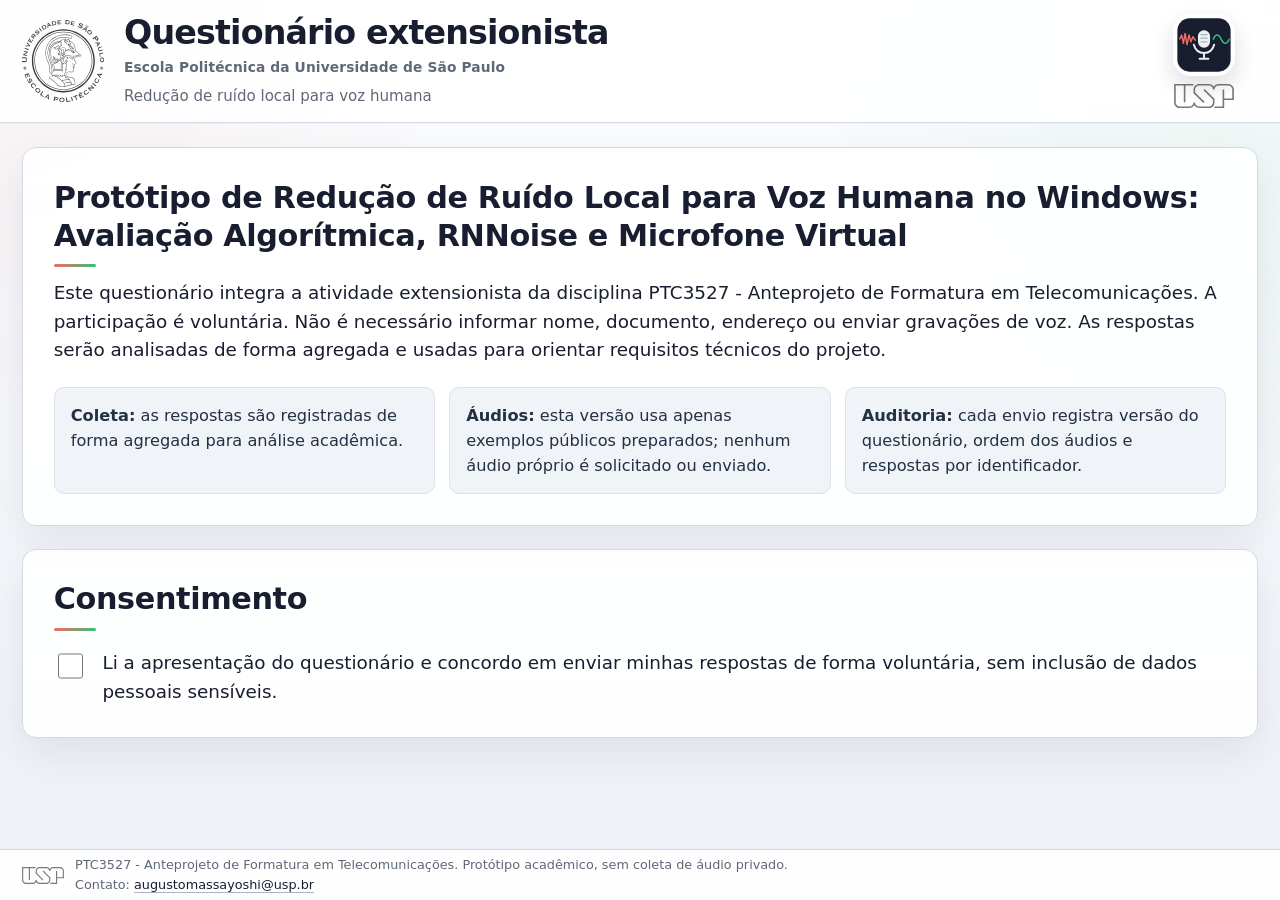
==== commit 36ed2728: "Add questionnaire sharing prompt" ====
--- a/docs/questionario/index.html
+++ b/docs/questionario/index.html
@@ -79,7 +79,7 @@
           </p>
           <div id="validation-summary" class="validation-summary" tabindex="-1" hidden></div>
           <button class="primary-button" type="submit">Enviar respostas</button>
-          <p id="submission-status" class="submission-status" role="status"></p>
+          <div id="submission-status" class="submission-status" role="status"></div>
         </section>
       </form>
     </main>
--- a/docs/questionario/styles.css
+++ b/docs/questionario/styles.css
@@ -23,6 +23,10 @@
   --radius: 14px;
   --radius-sm: 10px;
   --max-width: 1640px;
+  --wizard-content-width: 1460px;
+  --questionnaire-frame-width: calc(var(--wizard-content-width) + 44px);
+  --wizard-slide-duration: 340ms;
+  --wizard-slide-easing: cubic-bezier(0.22, 0.61, 0.36, 1);
   /* Escala mestra do modo questionario: governada pela ALTURA (sem scroll),
      com teto por largura. Reproduz o efeito de "zoom" do navegador por padrao. */
   --ui-scale: clamp(1.05rem, min(2.4vh, 1.4vw), 1.55rem);
@@ -36,20 +40,20 @@
 
 html {
   scroll-behavior: smooth;
-  /* Reserva a calha da barra de rolagem em todas as telas para que a largura
-     (e o footer centralizado) fique idêntica entre a tela de consentimento,
-     que rola, e as telas de perguntas, que usam overflow: hidden. */
-  scrollbar-gutter: stable;
 }
 
 body {
-  display: flex;
-  flex-direction: column;
+  /* App-shell fixo à viewport em TODAS as telas: cabeçalho e rodapé são linhas
+     do grid (fora de qualquer área de rolagem), então a largura deles nunca
+     depende da barra de rolagem — fica idêntica no consentimento e nas perguntas.
+     O miolo (main) rola internamente quando precisa. */
+  display: grid;
+  grid-template-rows: auto 1fr auto;
   min-width: 0;
-  min-height: 100vh;
-  min-height: 100dvh;
+  height: 100vh;
+  height: 100dvh;
   margin: 0;
-  overflow-x: hidden;
+  overflow: hidden;
   background:
     radial-gradient(circle at top left, rgba(242, 109, 99, 0.075), transparent 28rem),
     radial-gradient(circle at top right, rgba(52, 192, 124, 0.075), transparent 30rem),
@@ -61,11 +65,6 @@
 }
 
 body.questionnaire-active {
-  display: grid;
-  grid-template-rows: auto 1fr auto;
-  height: 100vh;
-  height: 100dvh;
-  overflow: hidden;
   font-size: var(--ui-scale);
 }
 
@@ -155,7 +154,7 @@
   grid-template-columns: minmax(0, 1fr) 108px;
   gap: 22px;
   align-items: center;
-  max-width: var(--max-width);
+  max-width: var(--questionnaire-frame-width);
   margin: 0 auto;
   padding: 14px 22px;
 }
@@ -242,9 +241,16 @@
 }
 
 .page-shell {
-  flex: 1 1 auto;
+  /* Linha 1fr do app-shell: rola internamente (consentimento); nas perguntas o
+     modo ativo troca para overflow: hidden. Cabeçalho/rodapé ficam fora daqui.
+     A largura do shell é a mesma moldura do wizard ativo: 22px de respiro de
+     cada lado e conteúdo central de 1460px, para intro/consentimento e cards
+     de perguntas começarem e terminarem nas mesmas colunas. */
+  min-height: 0;
+  overflow-y: auto;
+  overflow-x: hidden;
   width: 100%;
-  max-width: var(--max-width);
+  max-width: var(--questionnaire-frame-width);
   margin: 0 auto;
   padding: 24px 22px 40px;
 }
@@ -365,7 +371,7 @@
 .wizard-shell {
   display: grid;
   gap: 16px;
-  max-width: 1460px;
+  max-width: var(--wizard-content-width);
   margin: 0 auto 22px;
 }
 
@@ -533,7 +539,7 @@
 }
 
 .wizard-feedback {
-  max-width: 1460px;
+  max-width: var(--wizard-content-width);
   margin: -4px auto 18px;
   padding: 12px 14px;
   border: 1px solid var(--border);
@@ -594,6 +600,17 @@
   font-style: italic;
 }
 
+.choice-limit-feedback {
+  margin: 12px 0 0;
+  color: var(--muted);
+  font-size: 0.9rem;
+  line-height: 1.35;
+}
+
+.choice-limit-feedback.is-warning {
+  color: #8a4b12;
+}
+
 .option-grid {
   display: grid;
   grid-template-columns: repeat(2, minmax(0, 1fr));
@@ -619,6 +636,16 @@
   background: #f8fafc;
 }
 
+.option-row.is-disabled {
+  opacity: 0.58;
+  cursor: not-allowed;
+}
+
+.option-row.is-disabled:hover {
+  border-color: transparent;
+  background: var(--surface-subtle);
+}
+
 .option-row:has(input:checked),
 .other-row.is-active {
   border-color: #cbd3df;
@@ -694,12 +721,12 @@
 .scale-option {
   display: inline-grid;
   grid-template-columns: auto auto;
-  gap: 6px;
+  gap: 5px;
   align-items: center;
   min-height: 38px;
   padding: 7px 10px;
-  border: 1px solid transparent;
-  border-radius: 999px;
+  border: 1px solid var(--border);
+  border-radius: 12px;
   background: var(--surface-subtle);
   cursor: pointer;
   transition: background-color 160ms ease, border-color 160ms ease, box-shadow 160ms ease, transform 160ms ease;
@@ -754,10 +781,79 @@
   font-size: 1rem;
 }
 
-.audio-card audio {
+.audio-card audio:not(.audio-native) {
   display: block;
   width: 100%;
   margin-top: 10px;
+}
+
+.audio-card .audio-native {
+  display: none;
+}
+
+.audio-player {
+  display: grid;
+  grid-template-columns: auto minmax(0, 1fr) auto;
+  gap: 12px;
+  align-items: center;
+  min-width: 0;
+  min-height: 54px;
+  margin-top: 10px;
+  padding: 8px 12px;
+  border: 1px solid var(--border);
+  border-radius: 999px;
+  background: rgba(255, 255, 255, 0.78);
+}
+
+.audio-play-button {
+  display: inline-grid;
+  place-items: center;
+  inline-size: 40px;
+  block-size: 40px;
+  border: 1px solid var(--primary);
+  border-radius: 50%;
+  background: var(--primary);
+  color: #fff;
+  cursor: pointer;
+  font-weight: 800;
+  line-height: 1;
+}
+
+.audio-play-button:hover {
+  background: var(--primary-dark);
+  border-color: var(--primary-dark);
+}
+
+.audio-play-icon {
+  display: grid;
+  place-items: center;
+  inline-size: 60%;
+  block-size: 60%;
+}
+
+.audio-play-icon svg {
+  display: block;
+  inline-size: 100%;
+  block-size: 100%;
+}
+
+.audio-progress-range {
+  width: 100%;
+  min-width: 0;
+  accent-color: var(--accent-green);
+  cursor: pointer;
+}
+
+.audio-progress-range:disabled {
+  cursor: wait;
+  opacity: 0.68;
+}
+
+.audio-time {
+  color: var(--muted);
+  font-size: 0.88rem;
+  font-variant-numeric: tabular-nums;
+  white-space: nowrap;
 }
 
 .audio-placeholder {
@@ -958,6 +1054,89 @@
   font-weight: 700;
 }
 
+.submission-status--success-card {
+  display: block;
+  width: 100%;
+  color: var(--text);
+  font-weight: 400;
+}
+
+.submission-status--success-card::before {
+  content: none;
+}
+
+.submission-success-card {
+  display: grid;
+  gap: 16px;
+  width: 100%;
+  text-align: left;
+}
+
+.submission-success-header {
+  display: grid;
+  grid-template-columns: auto minmax(0, 1fr);
+  gap: 14px;
+  align-items: start;
+}
+
+.submission-success-icon {
+  width: 2.3em;
+  height: 2.3em;
+  border-radius: 50%;
+  background:
+    var(--success)
+    url("data:image/svg+xml,%3Csvg xmlns='http://www.w3.org/2000/svg' viewBox='0 0 24 24' fill='none' stroke='white' stroke-width='3' stroke-linecap='round' stroke-linejoin='round'%3E%3Cpath d='M20 6 9 17l-5-5'/%3E%3C/svg%3E")
+    center / 62% 62% no-repeat;
+  box-shadow: 0 8px 18px rgba(23, 99, 58, 0.22);
+}
+
+.submission-success-heading strong {
+  display: block;
+  color: var(--success);
+  font-size: 1.18rem;
+  line-height: 1.25;
+}
+
+.submission-success-heading p {
+  margin: 6px 0 0;
+  color: var(--muted);
+  font-weight: 500;
+}
+
+.submission-share-actions {
+  display: flex;
+  flex-wrap: wrap;
+  gap: 10px;
+}
+
+.share-action-button {
+  display: inline-flex;
+  align-items: center;
+  justify-content: center;
+  min-height: 42px;
+  text-align: center;
+  text-decoration: none;
+}
+
+.submission-share-link {
+  margin: 0;
+  padding: 10px 12px;
+  border: 1px solid var(--border);
+  border-radius: var(--radius-sm);
+  background: var(--surface-subtle);
+  color: var(--muted);
+  font-size: 0.88rem;
+  overflow-wrap: anywhere;
+}
+
+.submission-share-feedback {
+  min-height: 1.25em;
+  margin: -6px 0 0;
+  color: var(--success);
+  font-size: 0.9rem;
+  font-weight: 650;
+}
+
 @keyframes submission-spin {
   to {
     transform: rotate(360deg);
@@ -980,51 +1159,67 @@
   }
 }
 
+/* Slide "filmstrip" estilo galeria: card que sai e card que entra se movem em
+   sincronia, encostados, ocupando toda a largura da viewport. Sem escala/opacidade
+   para leitura horizontal forte (o overflow: hidden do viewport recorta as bordas). */
 @keyframes wizard-step-enter-forward {
   from {
+    transform: translateX(100%);
+  }
+
+  to {
+    transform: translateX(0);
+  }
+}
+
+@keyframes wizard-step-exit-forward {
+  from {
+    transform: translateX(0);
+  }
+
+  to {
+    transform: translateX(-100%);
+  }
+}
+
+@keyframes wizard-step-enter-backward {
+  from {
+    transform: translateX(-100%);
+  }
+
+  to {
+    transform: translateX(0);
+  }
+}
+
+@keyframes wizard-step-exit-backward {
+  from {
+    transform: translateX(0);
+  }
+
+  to {
+    transform: translateX(100%);
+  }
+}
+
+/* Fade usado no celular e sob prefers-reduced-motion (movimento suave). */
+@keyframes wizard-step-fade-in {
+  from {
     opacity: 0;
-    transform: translateX(54px) scale(0.985);
   }
 
   to {
     opacity: 1;
-    transform: translateX(0) scale(1);
-  }
-}
-
-@keyframes wizard-step-exit-forward {
+  }
+}
+
+@keyframes wizard-step-fade-out {
   from {
     opacity: 1;
-    transform: translateX(0) scale(1);
   }
 
   to {
     opacity: 0;
-    transform: translateX(-34px) scale(0.985);
-  }
-}
-
-@keyframes wizard-step-enter-backward {
-  from {
-    opacity: 0;
-    transform: translateX(-54px) scale(0.985);
-  }
-
-  to {
-    opacity: 1;
-    transform: translateX(0) scale(1);
-  }
-}
-
-@keyframes wizard-step-exit-backward {
-  from {
-    opacity: 1;
-    transform: translateX(0) scale(1);
-  }
-
-  to {
-    opacity: 0;
-    transform: translateX(34px) scale(0.985);
   }
 }
 
@@ -1063,7 +1258,7 @@
   grid-template-columns: 42px minmax(0, 1fr);
   gap: 11px;
   align-items: center;
-  max-width: var(--max-width);
+  max-width: var(--questionnaire-frame-width);
   margin: 0 auto;
   padding: 7px 22px;
 }
@@ -1099,6 +1294,7 @@
 .questionnaire-active .header-inner {
   grid-template-columns: minmax(0, 1fr) 108px;
   gap: 22px;
+  max-width: var(--questionnaire-frame-width);
   padding: 14px 22px;
 }
 
@@ -1166,7 +1362,7 @@
   flex-direction: column;
   flex: 1 1 auto;
   gap: var(--wizard-gap);
-  width: min(100%, 1460px);
+  width: min(100%, var(--wizard-content-width));
   min-height: 0;
   margin: 0 auto;
 }
@@ -1188,11 +1384,14 @@
 
 .questionnaire-active .wizard-step.is-entering,
 .questionnaire-active .wizard-step.is-exiting {
-  will-change: opacity, transform;
+  /* Promove cada card a uma camada de composição própria: o slide vira um
+     transform puro na GPU (sem repaint por frame), eliminando o travamento. */
+  will-change: transform;
+  backface-visibility: hidden;
 }
 
 .questionnaire-active .wizard-step.is-entering {
-  animation: wizard-step-enter-forward 520ms cubic-bezier(0.16, 1, 0.3, 1) both;
+  animation: wizard-step-enter-forward var(--wizard-slide-duration) var(--wizard-slide-easing) both;
 }
 
 .questionnaire-active .wizard-step.is-exiting {
@@ -1200,8 +1399,12 @@
   inset: 0;
   z-index: 2;
   width: 100%;
+  /* Alinha verticalmente com o card que entra (centralizado pelo viewport)
+     para que o filmstrip deslize na mesma altura. */
+  align-content: center;
   pointer-events: none;
-  animation: wizard-step-exit-forward 420ms cubic-bezier(0.4, 0, 0.2, 1) both;
+  /* Mesma duração e easing do enter -> os dois cards deslizam encostados. */
+  animation: wizard-step-exit-forward var(--wizard-slide-duration) var(--wizard-slide-easing) both;
 }
 
 .questionnaire-active .wizard-viewport[data-direction="backward"] .wizard-step.is-entering {
@@ -1254,6 +1457,11 @@
 .questionnaire-active .help-text {
   margin-bottom: 0.55em;
   font-size: 0.9em;
+}
+
+.questionnaire-active .choice-limit-feedback {
+  margin-top: 0.55em;
+  font-size: 0.82em;
 }
 
 .questionnaire-active .option-grid {
@@ -1285,6 +1493,13 @@
   margin-top: 0;
 }
 
+/* Marcador da escala 1-5 mais compacto e coeso entre desktop e mobile:
+   círculo menor para não empurrar o número para a direita. */
+.questionnaire-active .scale-option input[type="radio"] {
+  inline-size: 0.95em;
+  block-size: 0.95em;
+}
+
 /* A linha "Outro" ocupa a largura toda e nao entra na altura uniforme das opcoes. */
 .questionnaire-active .other-row {
   grid-column: 1 / -1;
@@ -1320,7 +1535,7 @@
 
 .questionnaire-active .audio-list {
   grid-template-columns: repeat(auto-fit, minmax(16rem, 1fr));
-  gap: 0.6em;
+  gap: 0.38em;
 }
 
 .questionnaire-active .audio-list .audio-card,
@@ -1329,33 +1544,50 @@
 }
 
 .questionnaire-active .audio-card {
-  padding: 0.55em 0.6em;
+  display: grid;
+  grid-template-columns: minmax(5.4em, 0.7fr) minmax(0, 1.4fr);
+  gap: 0.38em;
+  align-items: center;
+  padding: 0.34em 0.44em;
 }
 
 .questionnaire-active .audio-card h4 {
-  margin-bottom: 0.3em;
-  font-size: 0.9em;
-}
-
-.questionnaire-active .audio-card audio {
-  height: 28px;
-  margin-top: 0.3em;
+  margin: 0;
+  font-size: 0.86em;
+  line-height: 1.18;
+}
+
+.questionnaire-active .audio-player {
+  min-height: 2em;
+  margin-top: 0;
+  padding: 0.14em 0.34em;
+  gap: 0.36em;
+}
+
+.questionnaire-active .audio-play-button {
+  inline-size: 1.32em;
+  block-size: 1.32em;
+}
+
+.questionnaire-active .audio-time {
+  font-size: 0.72em;
 }
 
 /* A etapa de audio (P5) e a mais alta: cabecalho/ajuda mais compactos
    para as alternativas caberem sem corte, mantendo o enunciado grande. */
 .questionnaire-active .audio-panel h3 {
-  padding: 0.4em 0.85em;
-  font-size: 1.02em;
+  padding: 0.26em 0.75em;
+  font-size: 0.96em;
 }
 
 .questionnaire-active .audio-body {
-  padding: 0.5em 0.85em;
+  padding: 0.34em 0.65em;
 }
 
 .questionnaire-active .audio-body .help-text {
-  margin-bottom: 0.35em;
-  font-size: 0.85em;
+  margin-bottom: 0.28em;
+  font-size: 0.8em;
+  line-height: 1.28;
 }
 
 .questionnaire-active .audio-meta {
@@ -1429,6 +1661,7 @@
 .questionnaire-active .footer-inner {
   grid-template-columns: 42px minmax(0, 1fr);
   gap: 11px;
+  max-width: var(--questionnaire-frame-width);
   padding: 7px 22px;
 }
 
@@ -1442,7 +1675,7 @@
 }
 
 .questionnaire-active .footer-contact {
-  margin-top: 1px !important;
+  margin-top: 4px !important;
 }
 
 :focus-visible {
@@ -1567,6 +1800,47 @@
     padding: 14px;
   }
 
+  .questionnaire-active .audio-body {
+    padding: 8px 12px;
+  }
+
+  .questionnaire-active .audio-card {
+    grid-template-columns: minmax(4.3em, 0.58fr) minmax(0, 1.42fr);
+    gap: 0.32em;
+    padding: 0.3em 0.42em;
+  }
+
+  .questionnaire-active .audio-panel h3 {
+    padding: 0.28em 0.7em;
+    font-size: 0.82em;
+    line-height: 1.16;
+  }
+
+  .questionnaire-active .audio-body .help-text {
+    margin-bottom: 0.22em;
+    font-size: 0.68em;
+    line-height: 1.2;
+  }
+
+  .questionnaire-active .audio-card h4 {
+    font-size: 0.68em;
+  }
+
+  .questionnaire-active .audio-player {
+    min-height: 1.6em;
+    padding: 0.1em 0.28em;
+    gap: 0.28em;
+  }
+
+  .questionnaire-active .audio-play-button {
+    inline-size: 1.08em;
+    block-size: 1.08em;
+  }
+
+  .questionnaire-active .audio-time {
+    font-size: 0.6em;
+  }
+
   .question-card legend,
   .audio-panel h3 {
     padding: 12px 13px;
@@ -1628,8 +1902,6 @@
     justify-content: center;
     min-height: 48px;
     padding: 10px 8px;
-    border-color: var(--border);
-    border-radius: 12px;
   }
 
   .scale-option input[type="radio"] {
@@ -1640,15 +1912,24 @@
     width: 100%;
   }
 
-  body.questionnaire-active {
+  /* No celular a página rola normalmente; o app-shell fixo é só para desktop. */
+  body {
     display: flex;
     flex-direction: column;
     height: auto;
     min-height: 100dvh;
     overflow-x: hidden;
     overflow-y: auto;
+  }
+
+  body.questionnaire-active {
     /* No celular a restricao passa a ser a LARGURA: escala por vw. */
     font-size: clamp(1.13rem, 4.6vw, 1.35rem);
+  }
+
+  .page-shell {
+    min-height: auto;
+    overflow: visible;
   }
 
   .questionnaire-active .page-shell,
@@ -1702,17 +1983,32 @@
   }
 
   .questionnaire-active .wizard-shell {
+    --wizard-slide-duration: 260ms;
     gap: 12px;
     min-height: 0;
     margin-bottom: 10px;
   }
 
   .questionnaire-active .wizard-viewport {
-    overflow: visible;
+    overflow-x: hidden;
+    overflow-y: visible;
   }
 
   .questionnaire-active .wizard-step {
     overflow: visible;
+  }
+
+  .questionnaire-active .wizard-step.is-exiting {
+    align-content: start;
+  }
+
+  /* No celular mantemos o slide direcional, mas aliviamos pintura durante o
+     movimento para evitar engasgos em hardware/browser mais fraco. */
+  .questionnaire-active .wizard-step.is-entering .question-card,
+  .questionnaire-active .wizard-step.is-exiting .question-card,
+  .questionnaire-active .wizard-step.is-entering .audio-panel,
+  .questionnaire-active .wizard-step.is-exiting .audio-panel {
+    box-shadow: none;
   }
 
   .questionnaire-active .wizard-step-context h2 {
@@ -1725,6 +2021,21 @@
     padding: 8px;
   }
 
+  .questionnaire-active .audio-player {
+    grid-template-columns: auto minmax(0, 1fr) auto;
+    min-height: 42px;
+    padding: 4px 7px;
+  }
+
+  .questionnaire-active .audio-play-button {
+    inline-size: 30px;
+    block-size: 30px;
+  }
+
+  .questionnaire-active .audio-time {
+    font-size: 0.7em;
+  }
+
   .questionnaire-active .footer-inner {
     grid-template-columns: 46px minmax(0, 1fr);
     gap: 12px;
@@ -1737,6 +2048,45 @@
 
   .questionnaire-active .site-footer p {
     font-size: 0.84rem;
+  }
+
+  /* --- Header no mobile: título e subtítulo à esquerda em largura cheia;
+     selo da Poli emparelhado (centralizado) com o texto da Escola Politécnica. --- */
+  .institution-lockup,
+  .questionnaire-active .institution-lockup {
+    grid-template-columns: auto minmax(0, 1fr);
+    grid-template-areas:
+      "title    title"
+      "seal     inst"
+      "subtitle subtitle";
+    align-items: center;
+    column-gap: 12px;
+    row-gap: 4px;
+  }
+
+  .institution-text-group {
+    display: contents;
+  }
+
+  #page-title {
+    grid-area: title;
+    align-self: end;
+  }
+
+  .institution-lockup .institution-seal--poli {
+    grid-area: seal;
+    align-self: center;
+  }
+
+  #institution {
+    grid-area: inst;
+    align-self: center;
+    margin-top: 0;
+  }
+
+  #page-subtitle {
+    grid-area: subtitle;
+    margin-top: 2px;
   }
 }
 
@@ -1846,3 +2196,17 @@
     padding: 9px;
   }
 }
+
+/* Sob movimento reduzido, a transição vira um fade curto e suave em vez de
+   troca seca (opacidade não desencadeia desconforto como o deslize). O
+   !important vence o zeramento global de animation-duration acima, e por vir
+   por último também vence o fade do celular. */
+@media (prefers-reduced-motion: reduce) {
+  .questionnaire-active .wizard-step.is-entering {
+    animation: wizard-step-fade-in 160ms ease both !important;
+  }
+
+  .questionnaire-active .wizard-step.is-exiting {
+    animation: wizard-step-fade-out 140ms ease both !important;
+  }
+}
